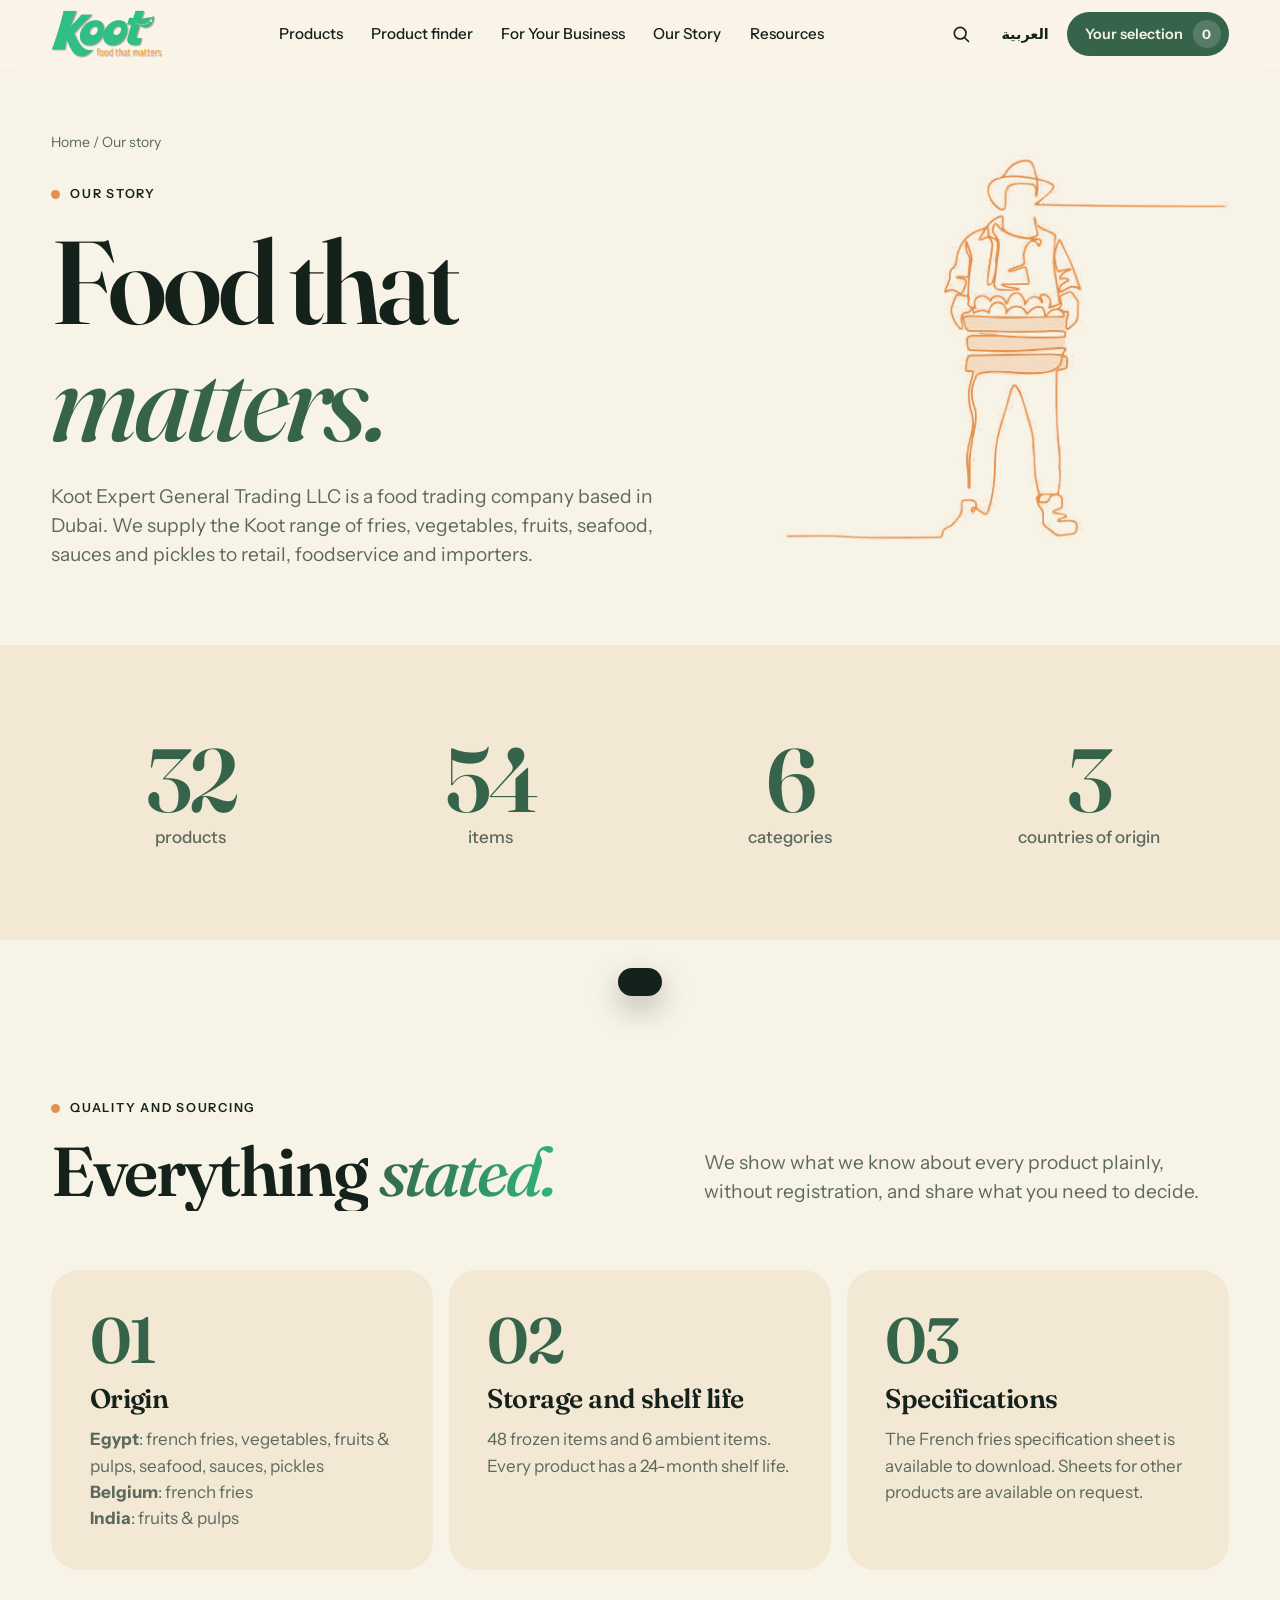
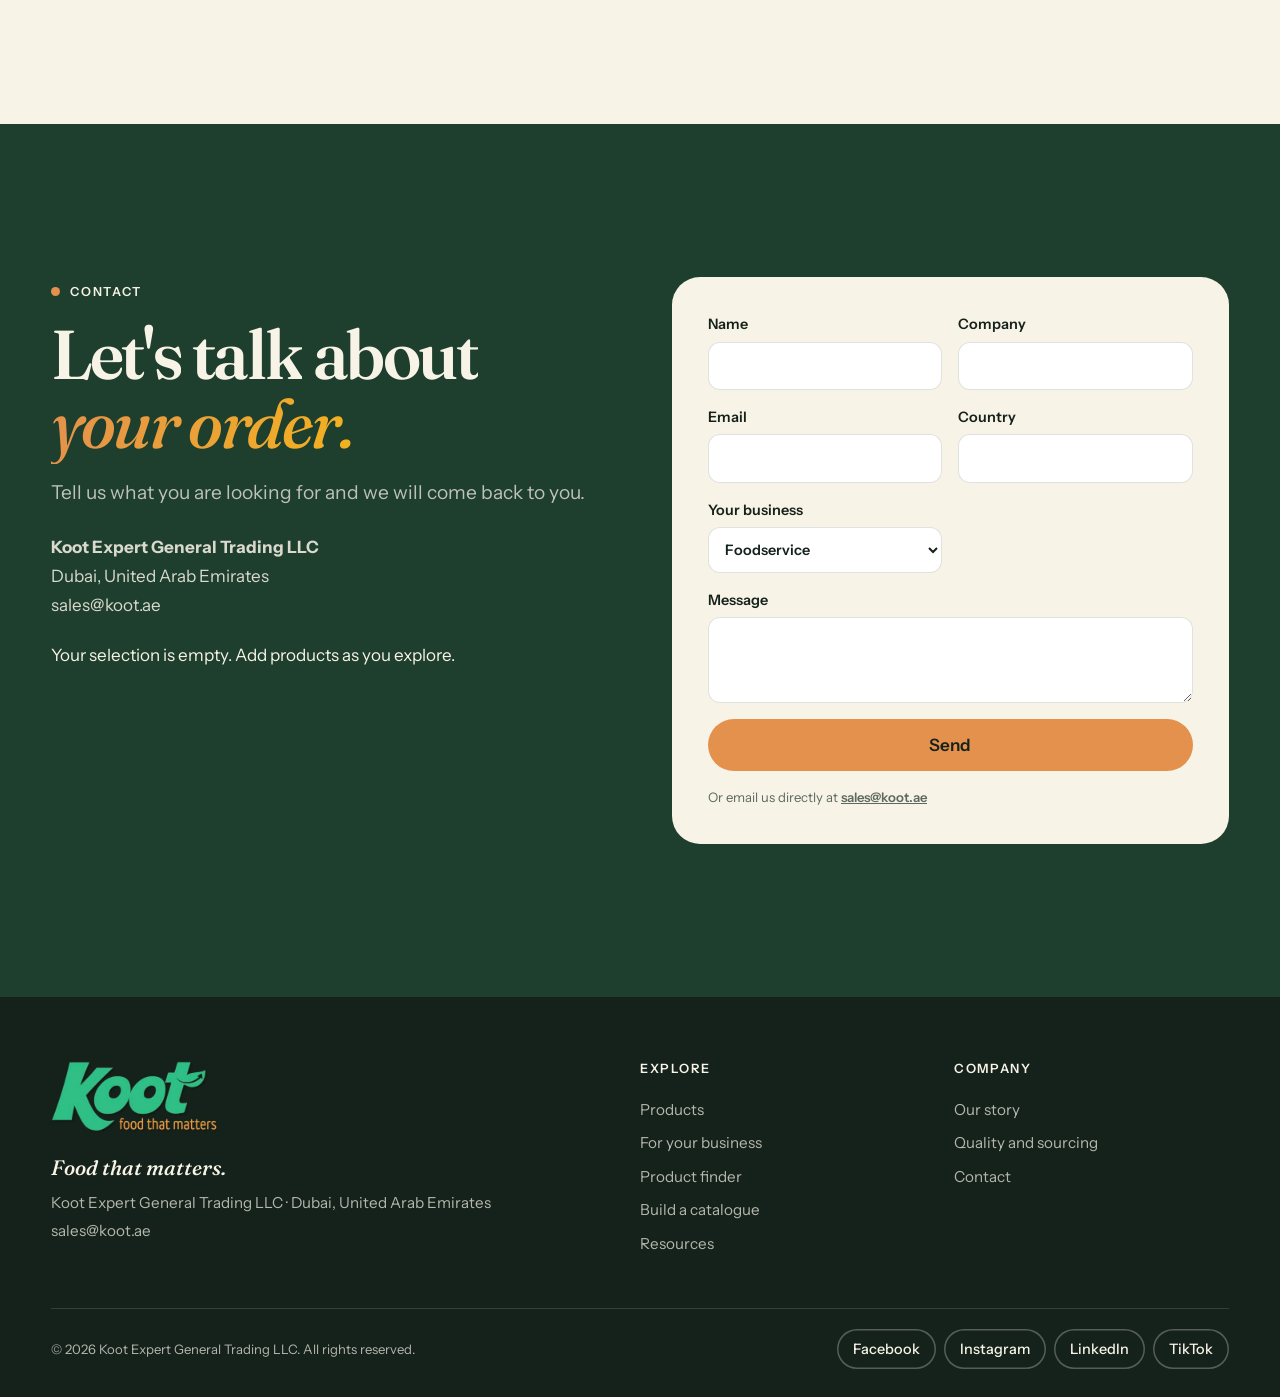
==== about.html @ 6c3a480d "Koot website Co-Authored-By: Claude Opus 5.5 <noreply@anthropic.com>" ====
<!doctype html>
<html lang="en" dir="ltr">
<head>
<meta charset="utf-8">
<meta name="viewport" content="width=device-width,initial-scale=1">
<title>Our story · Koot</title>
<meta name="description" content="Koot Expert General Trading LLC is a Dubai food trading company supplying the Koot range.">
<link rel="preconnect" href="https://fonts.googleapis.com">
<link rel="preconnect" href="https://fonts.gstatic.com" crossorigin>
<link href="https://fonts.googleapis.com/css2?family=Alexandria:wght@400;600;700&family=Fraunces:ital,opsz,wght@0,9..144,400..800;1,9..144,400..600&family=IBM+Plex+Sans+Arabic:wght@400;500;600&family=Instrument+Sans:wght@400;500;600;700&display=swap" rel="stylesheet">
<link rel="stylesheet" href="assets/koot.css">
<link rel="icon" href="assets/img/favicon.svg" type="image/svg+xml">
</head>
<body>
<main id="main">
<section class="about-hero">
  <div class="wrap about-grid">
    <div>
      <p class="crumbs"><a href="index.html" data-ar="الرئيسية">Home</a> / <span data-ar="قصتنا">Our story</span></p>
      <span class="eyebrow" data-ar="قصتنا">Our story</span>
      <h1 data-ar="طعام <em>له معنى.</em>">Food that <em>matters.</em></h1>
      <p class="lead" style="margin-top:24px" data-ar="كوت إكسبرت للتجارة العامة شركة تجارة أغذية مقرها دبي. نقدّم منتجات كوت من البطاطس والخضروات والفواكه والمأكولات البحرية والصلصات والمخللات إلى التجزئة وخدمات الطعام والمستوردين.">Koot Expert General Trading LLC is a food trading company based in Dubai. We supply the Koot range of fries, vegetables, fruits, seafood, sauces and pickles to retail, foodservice and importers.</p>
    </div>
    <img class="farmer" src="assets/img/food/farmer-line.webp" alt="" loading="lazy">
  </div>
</section>
<section class="sec sec--beige" style="padding-block:clamp(48px,7vw,96px)">
  <div class="wrap stats" data-reveal><div><b data-n="products"></b><span data-ar="منتج">products</span></div><div><b data-n="skus"></b><span data-ar="صنف">items</span></div><div><b data-n="cats"></b><span data-ar="فئات">categories</span></div><div><b data-n="origins"></b><span data-ar="بلدان منشأ">countries of origin</span></div></div>
</section>
<section class="sec" id="quality">
  <div class="wrap">
    <div class="head head--split" data-reveal>
      <div><span class="eyebrow" data-ar="الجودة والمصادر">Quality and sourcing</span><h2 data-ar="كل شيء <em>مذكور.</em>">Everything <em>stated.</em></h2></div>
      <p class="lead" data-ar="نعرض ما نعرفه عن كل منتج بوضوح، بدون تسجيل، ونشارك ما تحتاجه لاتخاذ قرارك.">We show what we know about every product plainly, without registration, and share what you need to decide.</p>
    </div>
    <div class="proof">
      <div data-reveal><b>01</b><h3 data-ar="المنشأ">Origin</h3><p class="origin-list"></p></div>
      <div data-reveal="2"><b>02</b><h3 data-ar="التخزين والصلاحية">Storage and shelf life</h3><p data-ar="48 صنفاً مجمداً و6 أصناف بدرجة حرارة الغرفة. مدة الصلاحية 24 شهراً لكل المنتجات.">48 frozen items and 6 ambient items. Every product has a 24-month shelf life.</p></div>
      <div data-reveal="3"><b>03</b><h3 data-ar="المواصفات">Specifications</h3><p data-ar="ورقة مواصفات البطاطس المقلية متاحة للتنزيل، وأوراق المنتجات الأخرى عند الطلب.">The French fries specification sheet is available to download. Sheets for other products are available on request.</p></div>
    </div>
  </div>
</section>
<section class="sec sec--green" id="contact">
  <div class="wrap contact-grid">
    <div data-reveal>
      <span class="eyebrow" data-ar="تواصل معنا">Contact</span>
      <h2 data-ar="لنتحدث عن <em>طلبك.</em>">Let's talk about <em>your order.</em></h2>
      <p class="lead" style="margin-top:20px" data-ar="أخبرنا بما تبحث عنه وسنعود إليك.">Tell us what you are looking for and we will come back to you.</p>
      <p class="addr" style="margin-top:26px"><strong>Koot Expert General Trading LLC</strong><br><span data-ar="دبي، الإمارات العربية المتحدة">Dubai, United Arab Emirates</span><br><a href="mailto:sales@koot.ae">sales@koot.ae</a></p>
      <p class="pill" style="margin-top:22px;display:inline-block" data-sel-summary></p>
    </div>
    <form class="cform" data-reveal="2">
      <label><span data-ar="الاسم">Name</span><input name="n" required autocomplete="name"></label>
      <label><span data-ar="الشركة">Company</span><input name="c" autocomplete="organization"></label>
      <label><span data-ar="البريد الإلكتروني">Email</span><input name="e" type="email" required autocomplete="email"></label>
      <label><span data-ar="الدولة">Country</span><input name="co" autocomplete="country-name"></label>
      <label><span data-ar="نوع نشاطك">Your business</span><select name="b"><option data-ar="خدمات الطعام">Foodservice</option><option data-ar="تجزئة وتجارة سريعة">Retail and quick-commerce</option><option data-ar="استيراد وتجارة جملة">Import and wholesale</option></select></label>
      <label class="wide"><span data-ar="رسالتك">Message</span><textarea name="m" rows="4"></textarea></label>
      <button class="btn btn--orange wide" type="submit" data-ar="أرسل">Send</button>
      <p class="form-msg wide" role="alert"></p>
      <p class="form-note wide"><span data-ar="أو راسلنا مباشرة على">Or email us directly at</span> <a href="mailto:sales@koot.ae">sales@koot.ae</a></p>
    </form>
  </div>
</section>
</main>
<script src="assets/products.js"></script>
<script src="assets/data.js"></script>
<script src="assets/art.js"></script>
<script src="assets/koot.js"></script>
<script src="assets/extras.js"></script>
<script>
(function () {
  var K = KOOT;
  function draw() {
    var org = {}, skus = 0;
    K.list.forEach(function (p) { p.variants.forEach(function (v) { skus++; (org[v.origin] = org[v.origin] || {})[p.cat] = 1; }); });
    var n = { products: K.list.length, skus: skus, cats: K.cats.length, origins: Object.keys(org).length };
    document.querySelectorAll('[data-n]').forEach(function (e) { e.textContent = n[e.dataset.n]; });
    var ar = K.lang === 'ar';
    document.querySelector('.origin-list').innerHTML = Object.keys(org).map(function (o) {
      return '<strong>' + K.tr(o) + '</strong>: ' + Object.keys(org[o]).map(function (c) { var x = K.cat(c); return ar ? x.ar : x.en.toLowerCase(); }).join(ar ? '، ' : ', ');
    }).join('<br>');
  }
  document.addEventListener('koot:lang', draw);
  document.querySelector('.cform').addEventListener('submit', function (e) {
    e.preventDefault();
    var f = e.target, ar = KOOT.lang === 'ar', btn = f.querySelector('[type=submit]'), msg = f.querySelector('.form-msg');
    var items = JSON.parse(localStorage.getItem('koot-sel') || '[]').map(function (s) { var p = KOOT.products[s.id] || {}; return (p.en || s.id) + ' (' + s.id + '): ' + s.qty + ' ' + s.unit; });
    btn.disabled = true; msg.textContent = ar ? 'جارٍ الإرسال…' : 'Sending…';
    KOOT.send({ _subject: 'Koot website message from ' + (f.c.value || f.n.value), name: f.n.value, company: f.c.value, email: f.e.value, country: f.co.value, business: f.b.value, message: f.m.value, products: items.join('\n') }).then(function () {
      f.innerHTML = '<div class="tray-done wide"><h3>' + (ar ? 'تم إرسال رسالتك.' : 'Your message is sent.') + '</h3><p>' + (ar ? 'سنرد عليك على ' : 'We will reply to ') + f.e.value.replace(/</g, '&lt;') + '.</p></div>';
    }).catch(function () {
      btn.disabled = false; msg.innerHTML = (ar ? 'تعذّر الإرسال من الموقع. راسلنا مباشرة على ' : 'We could not send this from the website. Please email us directly at ') + '<a href="mailto:sales@koot.ae">sales@koot.ae</a>.';
    });
  });
  K.boot(); draw();
})();
</script>
</body>
</html>
---- assets/koot.css ----
/* Koot design system. Tokens first; see design-system.html for usage. */
:root{
  /* spacing scale: use these, not raw numbers */
  --s1:4px;--s2:8px;--s3:12px;--s4:16px;--s5:24px;--s6:32px;--s7:48px;--s8:72px;--s9:120px;
  --green:#36644B;        /* catalogue dark green */
  --green-deep:#1F3F2E;
  --green-soft:#6ABE8C;   /* catalogue light green */
  --logo-green:#2FB67C;   /* logo green, sampled from the logo file */
  --cream:#F8F3E7;
  --beige:#F2E8D3;
  --sand:#E3D3B5;
  --orange:#E3914D;
  --ink:#15221B;
  --muted:#5C695F;
  --line:rgba(21,34,27,.13);
  --accent:#F3B21F;       /* set per category */
  --display:"Fraunces",Georgia,serif;
  --body:"Instrument Sans",system-ui,-apple-system,sans-serif;
  --ease:cubic-bezier(.2,.7,.1,1);
  --t-fast:.2s; --t-med:.5s; --t-slow:.9s;
  --gut:clamp(16px,4vw,56px);
  --max:1320px;
  --r:28px; --r-sm:16px;
  --hdr:68px;
}
[lang=ar]{--display:"Alexandria","Fraunces",sans-serif;--body:"IBM Plex Sans Arabic",system-ui,sans-serif}

/* ---------- base ---------- */
*,*::before,*::after{box-sizing:border-box}
html{overflow-x:clip;scroll-behavior:smooth;-webkit-text-size-adjust:100%;scroll-padding-top:var(--hdr)}
body{margin:0;background:var(--cream);color:var(--ink);font:400 17px/1.55 var(--body);overflow-x:clip;-webkit-font-smoothing:antialiased}
svg,img{display:block;max-width:100%}
a{color:inherit;text-decoration:none}
button,input,select{font:inherit;color:inherit}
button{cursor:pointer;background:none;border:0;padding:0}
h1,h2,h3,h4{font-family:var(--display);font-weight:600;line-height:1;letter-spacing:-.035em;margin:0;text-wrap:balance}
h1{font-size:clamp(3.2rem,9.2vw,8.4rem)}
h2{font-size:clamp(2.3rem,5.4vw,4.8rem)}
h3{font-size:clamp(1.35rem,2.1vw,1.85rem);letter-spacing:-.02em;line-height:1.12}
h4{font:600 .8rem/1.2 var(--body);letter-spacing:.12em;text-transform:uppercase}
p{margin:0}
em{font-style:italic;font-weight:500;color:var(--green)}
[lang=ar] *{letter-spacing:0!important}
[lang=ar] h1,[lang=ar] h2,[lang=ar] h3{line-height:1.3;font-weight:700}
[lang=ar] em{font-style:normal}
:focus-visible{outline:3px solid var(--orange);outline-offset:3px;border-radius:6px}
.skip{position:absolute;inset-inline-start:-999px}.skip:focus{inset-inline-start:16px;top:16px;z-index:99;background:#fff;padding:10px 16px;border-radius:99px}
.wrap{max-width:var(--max);margin-inline:auto}
.sec{padding:clamp(var(--s8),12vw,168px) var(--gut)}
.sec--beige{background:var(--beige)}
.sec--green{background:var(--green-deep);color:var(--cream)}
.sec--green em,.p2p em{color:var(--orange)}
.lead{font-size:clamp(1.08rem,1.5vw,1.35rem);line-height:1.5;color:var(--muted);max-width:34em}
.sec--green .lead{color:rgba(250,245,234,.72)}
.eyebrow{display:inline-flex;align-items:center;gap:10px;font:600 .78rem/1 var(--body);letter-spacing:.14em;text-transform:uppercase;margin-bottom:22px}
.eyebrow::before{content:"";width:9px;height:9px;border-radius:50%;background:var(--orange)}
.head{display:grid;gap:22px;margin-bottom:clamp(36px,5vw,72px)}
.head--split{grid-template-columns:1.2fr 1fr;align-items:end}
.arr{display:inline-block;transition:transform var(--t-fast) var(--ease)}
[dir=rtl] .arr{transform:scaleX(-1)}
a:hover>.arr,button:hover>.arr{transform:translateX(5px)}
[dir=rtl] a:hover>.arr,[dir=rtl] button:hover>.arr{transform:scaleX(-1) translateX(5px)}
.art{width:100%;height:100%}
.sample{display:inline-block;font:600 .7rem/1 var(--body);letter-spacing:.08em;text-transform:uppercase;padding:6px 10px;border-radius:99px;background:rgba(240,131,42,.16);color:#9A4A07}

/* ---------- buttons ---------- */
.btn{display:inline-flex;align-items:center;justify-content:center;gap:10px;min-height:52px;padding:0 26px;border-radius:99px;background:var(--green);color:var(--cream);font-weight:600;transition:transform var(--t-fast) var(--ease),background var(--t-fast)}
.btn:hover{background:var(--green-deep);transform:translateY(-2px)}
.btn--orange{background:var(--orange);color:var(--ink)}.btn--orange:hover{background:#FF9A45}
.btn--ghost{background:none;color:inherit;box-shadow:inset 0 0 0 1.5px currentColor}.btn--ghost:hover{background:rgba(21,34,27,.07)}
.sec--green .btn--ghost:hover{background:rgba(250,245,234,.1)}
.btn--light{background:var(--cream);color:var(--ink)}.btn--light:hover{background:#fff}
.btn--sm{min-height:42px;padding:0 18px;font-size:.92rem}
.btn.is-added{background:var(--green-soft);color:var(--cream)}
.btns{display:flex;flex-wrap:wrap;gap:12px}
.chip{min-height:42px;padding:0 18px;border-radius:99px;box-shadow:inset 0 0 0 1.5px var(--line);font-weight:500;font-size:.95rem;transition:all var(--t-fast)}
.chip:hover{box-shadow:inset 0 0 0 1.5px var(--ink)}
.chip[aria-pressed=true]{background:var(--ink);color:var(--cream);box-shadow:none}

/* ---------- header ---------- */
.hdr{position:fixed;inset:0 0 auto;z-index:50;height:var(--hdr);display:flex;align-items:center;gap:24px;padding:0 var(--gut);background:rgba(250,245,234,.82);backdrop-filter:saturate(1.4) blur(16px);-webkit-backdrop-filter:saturate(1.4) blur(16px);transition:box-shadow var(--t-med)}
.hdr.scrolled{box-shadow:0 1px 0 var(--line)}
.logo{display:inline-flex;align-items:center;height:48px}
.logo img{height:100%;width:auto}
.nav{display:flex;gap:clamp(14px,2.2vw,34px);margin-inline:auto;font-weight:500;font-size:.95rem}
.nav a{position:relative;padding:8px 0}
.nav a::after{content:"";position:absolute;inset:auto 0 2px;height:2px;background:var(--orange);transform:scaleX(0);transition:transform var(--t-fast) var(--ease)}
.nav a:hover::after{transform:scaleX(1)}
.tools{display:flex;align-items:center;gap:6px}
.ico,.lang{min-width:44px;height:44px;display:grid;place-items:center;border-radius:99px;padding:0 12px;font-weight:600;font-size:.9rem}
.ico:hover,.lang:hover{background:rgba(21,34,27,.07)}
.selbtn{display:inline-flex;align-items:center;gap:10px;height:44px;padding:0 8px 0 18px;border-radius:99px;background:var(--green);color:var(--cream);font-weight:600;font-size:.9rem}
[dir=rtl] .selbtn{padding:0 18px 0 8px}
.selbtn b{min-width:28px;height:28px;display:grid;place-items:center;border-radius:99px;background:rgba(255,255,255,.16);font-size:.82rem}
.selbtn b.on{background:var(--orange);color:var(--ink)}
.burger{display:none;width:44px;height:44px;place-items:center;align-content:center;gap:7px}
.burger i{display:block;width:22px;height:2px;background:var(--ink);transition:transform var(--t-fast)}
.nav-open .burger i:first-child{transform:translateY(4.5px) rotate(45deg)}.nav-open .burger i:last-child{transform:translateY(-4.5px) rotate(-45deg)}

/* ---------- hero ---------- */
.hero{min-height:100svh;padding:calc(var(--hdr) + 28px) var(--gut) 40px;display:grid;grid-template-columns:1.08fr .92fr;gap:clamp(20px,4vw,64px);align-items:center;max-width:calc(var(--max) + 2*var(--gut));margin-inline:auto}
.hero h1{margin-bottom:28px}
.hero h1 em{display:inline-block;position:relative}
.hero .lead{margin-bottom:34px}
.hero-art{position:relative;aspect-ratio:1;max-height:78svh;justify-self:center;width:100%}
.hero-disc{position:absolute;inset:0;border-radius:50%;background:radial-gradient(circle at 35% 30%,#F7E6B9,var(--accent) 130%);opacity:.55}
.hero-scene{position:absolute;inset:7%;animation:drift 14s ease-in-out infinite alternate}
.hero-pack{position:absolute;width:42%;height:auto;aspect-ratio:3/4;inset-inline-start:-3%;bottom:-3%;transform:rotate(-7deg);filter:drop-shadow(0 30px 40px rgba(16,53,36,.28))}
[dir=rtl] .hero-pack{transform:rotate(7deg)}
@keyframes drift{from{transform:rotate(-3deg)}to{transform:rotate(4deg)}}
.strip{border-block:1px solid var(--line);padding:20px var(--gut);display:flex;flex-wrap:wrap;gap:10px 34px;justify-content:center;font-weight:500;color:var(--muted);font-size:.95rem}
.strip span::before{content:"";display:inline-block;width:6px;height:6px;border-radius:50%;background:var(--green);margin-inline-end:10px;vertical-align:middle}

/* ---------- duo: two sides of Koot ---------- */
.duo{display:grid;grid-template-columns:1fr 1fr;gap:20px}
.duo a{position:relative;display:grid;align-content:end;gap:14px;min-height:clamp(380px,44vw,560px);padding:clamp(24px,3.4vw,48px);border-radius:var(--r);overflow:hidden;isolation:isolate}
.duo-own{background:var(--green-deep);color:var(--cream)}
.duo-dist{background:var(--beige)}
.duo .duo-art{position:absolute;z-index:-1;width:62%;aspect-ratio:1;inset-inline-end:-8%;top:-10%;transition:transform var(--t-slow) var(--ease)}
.duo a:hover .duo-art{transform:scale(1.06) rotate(5deg)}
.duo p{max-width:26em;opacity:.8}
.duo .more{font-weight:600;margin-top:8px}
.duo-brands{position:absolute;z-index:-1;inset:8% 6% auto;display:flex;flex-wrap:wrap;gap:10px;justify-content:flex-end}
.duo-brands span{padding:12px 20px;border-radius:99px;background:var(--cream);font:600 1.05rem/1 var(--display);box-shadow:0 6px 18px rgba(21,34,27,.07)}

/* ---------- range switcher ---------- */
.range{transition:background var(--t-slow) var(--ease);background:color-mix(in srgb,var(--accent) 16%,var(--cream))}
.range-grid{display:grid;grid-template-columns:.9fr 1.1fr;gap:clamp(24px,5vw,80px);align-items:center}
.range-list{display:grid;gap:2px}
.range-list button{text-align:start;font:600 clamp(2rem,4.6vw,4.1rem)/1.12 var(--display);letter-spacing:-.035em;opacity:.28;transition:opacity var(--t-med),transform var(--t-med) var(--ease);padding:4px 0}
.range-list button:hover{opacity:.6}
.range-list button[aria-selected=true]{opacity:1;transform:translateX(14px)}
[dir=rtl] .range-list button[aria-selected=true]{transform:translateX(-14px)}
.range-stage{position:relative;aspect-ratio:1;border-radius:50%;background:color-mix(in srgb,var(--accent) 55%,var(--cream));transition:background var(--t-slow) var(--ease)}
.range-item{position:absolute;inset:0;opacity:0;visibility:hidden;transform:scale(.9) rotate(-8deg);transition:opacity var(--t-med),transform var(--t-slow) var(--ease),visibility 0s var(--t-med)}
.range-item.on{opacity:1;visibility:visible;transform:none;transition-delay:0s}
.range-item .sc{position:absolute;inset:8%}
.range-item .pk{position:absolute;width:38%;aspect-ratio:3/4;inset-inline-end:-4%;bottom:-4%;transform:rotate(8deg);filter:drop-shadow(0 24px 30px rgba(16,53,36,.3))}
.range-cap{margin-top:28px;display:grid;gap:18px;min-height:8.5em;align-content:start}
.range-cap p{font-size:1.15rem;max-width:24em}

/* ---------- product to plate ---------- */
.p2p{height:320vh;background:var(--green-deep);color:var(--cream)}
.p2p-sticky{position:sticky;top:0;height:100svh;padding:calc(var(--hdr) + 16px) var(--gut) 28px;display:grid;grid-template-columns:1fr 1fr;gap:clamp(20px,5vw,80px);align-items:center;max-width:calc(var(--max) + 2*var(--gut));margin-inline:auto}
.p2p h2{margin-bottom:clamp(20px,3vw,44px)}
.p2p-steps{list-style:none;margin:0 0 30px;padding:0;display:grid;gap:18px}
.p2p-steps li{display:grid;grid-template-columns:auto 1fr;gap:4px 18px;opacity:.28;transition:opacity var(--t-med)}
.p2p-steps b{grid-row:span 2;font:500 1rem/1.4 var(--display);color:var(--orange)}
.p2p-steps strong{font:600 1.35rem/1.2 var(--display)}
.p2p-steps span{color:rgba(250,245,234,.72);max-width:26em}
.p2p[data-stage="0"] .p2p-steps li:nth-child(1),.p2p[data-stage="1"] .p2p-steps li:nth-child(2),.p2p[data-stage="2"] .p2p-steps li:nth-child(3){opacity:1}
.p2p-stages{position:relative;aspect-ratio:1;max-height:72svh;width:100%;justify-self:center}
.p2p-stages::before{content:"";position:absolute;inset:4%;border-radius:50%;background:radial-gradient(circle at 40% 35%,rgba(243,178,31,.34),rgba(243,178,31,0) 70%)}
.p2p-stage{position:absolute;inset:0;display:grid;place-items:center;opacity:0;transform:scale(.8) rotate(-10deg);transition:opacity var(--t-med),transform var(--t-slow) var(--ease)}
.p2p-stage .art-pack{height:92%;width:auto;filter:drop-shadow(0 30px 50px rgba(0,0,0,.4))}
.p2p[data-stage="0"] .p2p-stage:nth-child(1),.p2p[data-stage="1"] .p2p-stage:nth-child(2),.p2p[data-stage="2"] .p2p-stage:nth-child(3){opacity:1;transform:none}
.p2p-bar{height:3px;background:rgba(250,245,234,.16);border-radius:3px;margin-bottom:28px;overflow:hidden}
.p2p-bar i{display:block;height:100%;background:var(--orange);transform-origin:left;transform:scaleX(var(--p,0))}
[dir=rtl] .p2p-bar i{transform-origin:right}

/* ---------- business routes ---------- */
.routes{border-top:1px solid var(--line)}
.routes a{display:grid;grid-template-columns:3.2rem 1fr 1.2fr auto;gap:24px;align-items:center;padding:clamp(22px,3vw,40px) 0;border-bottom:1px solid var(--line);transition:padding var(--t-med) var(--ease),background var(--t-med)}
.routes a:hover{padding-inline:22px;background:var(--beige)}
.routes b{font:500 1rem/1 var(--display);color:var(--orange)}
.routes h3{font-size:clamp(1.6rem,3.2vw,2.8rem)}
.routes p{color:var(--muted)}
.routes .arr{font-size:1.6rem}

/* ---------- brands ---------- */
.brands{display:grid;grid-template-columns:repeat(3,1fr);gap:16px}
.brand{display:grid;align-content:space-between;gap:36px;min-height:230px;padding:28px;border-radius:var(--r);background:var(--cream);transition:transform var(--t-med) var(--ease),box-shadow var(--t-med)}
.brand:hover{transform:translateY(-6px);box-shadow:0 22px 44px rgba(21,34,27,.1)}
.brand strong{font:600 clamp(1.7rem,2.6vw,2.4rem)/1 var(--display);letter-spacing:-.03em}
.brand span{color:var(--muted);font-size:.95rem}
.brand small{font-weight:600;font-size:.74rem;letter-spacing:.12em;text-transform:uppercase;color:var(--green)}
.brand--cta{background:var(--green);color:var(--cream)}.brand--cta span,.brand--cta small{color:rgba(250,245,234,.8)}
.steps{display:grid;grid-template-columns:repeat(4,1fr);gap:28px;margin-top:clamp(48px,7vw,96px);counter-reset:s}
.steps div{border-top:2px solid var(--ink);padding-top:18px;counter-increment:s}
.steps div::before{content:"0" counter(s);font:500 .95rem/1 var(--display);color:var(--orange)}
.steps h3{margin:10px 0 8px}
.steps p{color:var(--muted);font-size:.98rem}

/* ---------- serving scene ---------- */
.scene{display:grid;grid-template-columns:1.5fr 1fr;gap:clamp(20px,4vw,56px);align-items:center}
.scene-img{position:relative}
.hot{position:absolute;width:44px;height:44px;margin:-22px;border-radius:50%;background:var(--cream);box-shadow:0 6px 20px rgba(0,0,0,.25);display:grid;place-items:center;font-weight:700;font-size:1.3rem;transition:transform var(--t-fast) var(--ease),background var(--t-fast)}
.hot::before{content:"";position:absolute;inset:-8px;border-radius:50%;border:2px solid var(--cream);opacity:.7;animation:pulse 2.2s ease-out infinite}
.hot:hover,.hot[aria-pressed=true]{transform:scale(1.14);background:var(--orange)}
@keyframes pulse{to{transform:scale(1.5);opacity:0}}
.scene-card{background:var(--cream);color:var(--ink);border-radius:var(--r);padding:clamp(22px,3vw,36px);display:grid;gap:14px}
.scene-card .sc-art{height:170px;display:grid;place-items:center}
.scene-card .sc-art svg{height:100%;width:auto}
.scene-card p{color:var(--muted)}

/* ---------- quality ---------- */
.proof{display:grid;grid-template-columns:repeat(3,1fr);gap:16px}
.proof div{padding:clamp(24px,3vw,40px);border-radius:var(--r);background:var(--beige);display:grid;gap:12px;align-content:start}
.proof b{font:600 clamp(2.6rem,5vw,4.2rem)/1 var(--display);color:var(--green);letter-spacing:-.04em}
.proof p{color:var(--muted)}

/* ---------- closing ---------- */
.cta{text-align:center;display:grid;justify-items:center;gap:26px}
.cta h2{font-size:clamp(2.8rem,8vw,7rem);max-width:11em}
.cta .pill{padding:12px 20px;border-radius:99px;background:rgba(250,245,234,.1);font-weight:500}

/* ---------- footer ---------- */
.ftr{background:var(--ink);color:rgba(250,245,234,.7);padding:64px var(--gut) 28px;font-size:.95rem}
.ftr-grid{display:grid;grid-template-columns:2fr 1fr 1fr;gap:40px}
.ftr .logo{height:72px}
.ftr-line{font:500 italic 1.3rem/1.3 var(--display);color:var(--cream);margin:14px 0 10px}
.ftr h4{color:var(--cream);margin-bottom:16px}
.ftr a{display:block;padding:5px 0}.ftr a:hover{color:var(--cream)}
.ftr-note{margin-top:48px;padding-top:20px;border-top:1px solid rgba(250,245,234,.14);font-size:.82rem}

/* ---------- tray ---------- */
.scrim{position:fixed;inset:0;z-index:60;background:rgba(16,53,36,.5);opacity:0;visibility:hidden;transition:opacity var(--t-med),visibility 0s var(--t-med)}
.tray-open .scrim{opacity:1;visibility:visible;transition-delay:0s}
.tray{position:fixed;z-index:61;inset-block:0;inset-inline-end:0;width:min(460px,100%);background:var(--cream);display:flex;flex-direction:column;transform:translateX(100%);visibility:hidden;transition:transform var(--t-med) var(--ease),visibility 0s var(--t-med)}
[dir=rtl] .tray{transform:translateX(-100%)}
.tray-open .tray{transform:none;visibility:visible;transition-delay:0s}
.tray>header{display:flex;justify-content:space-between;align-items:center;padding:22px 24px;border-bottom:1px solid var(--line)}
.tray .x{width:44px;height:44px;border-radius:50%;font-size:1.7rem;line-height:1}.tray .x:hover{background:var(--beige)}
.tray-body{flex:1;overflow:auto;padding:24px;display:grid;gap:22px;align-content:start}
.tray-empty{color:var(--muted)}
.tray-list{list-style:none;margin:0;padding:0;display:grid;gap:14px}
.tray-list li{display:grid;grid-template-columns:72px 1fr;gap:14px;padding:12px;border-radius:var(--r-sm);background:#fff}
.ti-art{height:92px;border-radius:12px;background:var(--beige);padding:6px;display:grid;place-items:center}.ti-art svg{height:100%;width:auto}
.ti-main{display:grid;gap:4px;align-content:start}.ti-main small{color:var(--muted)}
.ti-row{display:flex;flex-wrap:wrap;align-items:center;gap:8px;margin-top:6px}
.qty{display:inline-flex;align-items:center;border-radius:99px;box-shadow:inset 0 0 0 1.5px var(--line)}
.qty button{width:36px;height:36px;font-size:1.1rem}.qty output{min-width:26px;text-align:center;font-weight:600}
.tray select,.tray input{height:44px;border-radius:12px;border:1.5px solid var(--line);background:#fff;padding:0 12px;width:100%}
.ti-row select{width:auto;height:36px;border-radius:99px}
.rm{font-size:.85rem;color:var(--muted);text-decoration:underline;margin-inline-start:auto}
.tray-form{display:grid;gap:14px}.tray-form label{display:grid;gap:6px;font-weight:600;font-size:.9rem}
.tray-done{display:grid;gap:16px;justify-items:start;padding-top:20px}.tray-done p{color:var(--muted)}
.toast{position:fixed;z-index:70;bottom:24px;inset-inline:0;margin-inline:auto;width:max-content;max-width:calc(100% - 32px);padding:14px 22px;border-radius:99px;background:var(--ink);color:var(--cream);font-weight:500;transform:translateY(120px);transition:transform var(--t-med) var(--ease);box-shadow:0 12px 30px rgba(0,0,0,.25)}
.toast.on{transform:none}.toast button{color:var(--orange);font-weight:700;margin-inline-start:10px;text-decoration:underline}

/* ---------- category page ---------- */
.chero{padding:calc(var(--hdr) + clamp(28px,5vw,70px)) var(--gut) clamp(40px,6vw,80px);background:color-mix(in srgb,var(--accent) 24%,var(--cream))}
.chero-grid{display:grid;grid-template-columns:1.1fr .9fr;gap:40px;align-items:center}
.chero h1{font-size:clamp(3rem,7.6vw,7rem);margin-bottom:24px}
.chero-art{position:relative;aspect-ratio:1.15;max-height:440px;justify-self:center;width:100%}
.chero-art .sc{position:absolute;inset:0 18% 0 0}.chero-art .pk{position:absolute;width:36%;aspect-ratio:3/4;inset-inline-end:2%;bottom:0;transform:rotate(7deg);filter:drop-shadow(0 22px 30px rgba(16,53,36,.3))}
.crumbs{font-size:.88rem;color:var(--muted);margin-bottom:26px}.crumbs a:hover{text-decoration:underline}
.filters{position:sticky;top:var(--hdr);z-index:20;background:rgba(250,245,234,.9);backdrop-filter:blur(14px);-webkit-backdrop-filter:blur(14px);padding:14px var(--gut);border-bottom:1px solid var(--line)}
.filters .wrap{display:flex;flex-wrap:wrap;gap:10px 26px;align-items:center}
.fgroup{display:flex;gap:8px;align-items:center;flex-wrap:wrap}.fgroup>span{font-weight:600;font-size:.85rem;margin-inline-end:4px}
.count{margin-inline-start:auto;color:var(--muted);font-size:.9rem}
.grid{display:grid;grid-template-columns:repeat(3,1fr);gap:20px}
.pcard{display:grid;gap:14px;padding:14px 14px 22px;border-radius:var(--r);background:#fff;transition:transform var(--t-med) var(--ease),box-shadow var(--t-med)}
.pcard:hover{transform:translateY(-6px);box-shadow:0 24px 48px rgba(21,34,27,.1)}
.pcard-art{aspect-ratio:4/3;border-radius:18px;display:grid;place-items:center;padding:16px;overflow:hidden}
.pcard-art svg{height:100%;width:auto;transition:transform var(--t-slow) var(--ease)}.pcard:hover .pcard-art svg{transform:scale(1.07) rotate(-3deg)}
.pcard-body{display:grid;gap:8px;padding-inline:8px}
.pcard .meta{display:flex;flex-wrap:wrap;gap:6px}.pcard .meta span{font-size:.8rem;font-weight:600;padding:5px 10px;border-radius:99px;background:var(--beige)}
.pcard p{color:var(--muted);font-size:.95rem}
.pcard-act{display:flex;flex-wrap:wrap;gap:8px 14px;align-items:center;padding-inline:8px;margin-top:4px}
.cmp-check{display:inline-flex;align-items:center;gap:8px;font-size:.9rem;font-weight:500;cursor:pointer;min-height:42px}
.cmp-check input{width:20px;height:20px;accent-color:var(--green)}
.cmpbar{position:fixed;z-index:40;bottom:20px;inset-inline:0;margin-inline:auto;width:max-content;max-width:calc(100% - 32px);display:flex;align-items:center;gap:16px;padding:10px 10px 10px 24px;border-radius:99px;background:var(--ink);color:var(--cream);transform:translateY(120px);transition:transform var(--t-med) var(--ease);box-shadow:0 14px 34px rgba(0,0,0,.28)}
[dir=rtl] .cmpbar{padding:10px 24px 10px 10px}
.cmpbar.on{transform:none}
dialog.cmp{border:0;border-radius:var(--r);padding:0;width:min(980px,calc(100% - 24px));background:var(--cream);color:var(--ink)}
dialog.cmp::backdrop{background:rgba(16,53,36,.55)}
.cmp-in{padding:clamp(20px,3vw,40px);display:grid;gap:24px}
.cmp-top{display:flex;justify-content:space-between;align-items:center;gap:16px}
.cmp-scroll{overflow-x:auto}
.cmp table{width:100%;border-collapse:collapse;min-width:520px}
.cmp th,.cmp td{text-align:start;padding:14px 12px;border-bottom:1px solid var(--line);vertical-align:top}
.cmp thead th{font:600 1.25rem/1.15 var(--display)}
.cmp tbody th{font-weight:600;font-size:.85rem;color:var(--muted);width:9em}
.cmp .c-art{height:120px;margin-bottom:10px}.cmp .c-art svg{height:100%;width:auto}

/* ---------- product page ---------- */
.pdp{padding:calc(var(--hdr) + clamp(20px,3vw,40px)) var(--gut) clamp(48px,7vw,96px);background:linear-gradient(color-mix(in srgb,var(--accent) 22%,var(--cream)),var(--cream))}
.pdp-grid{display:grid;grid-template-columns:1fr 1fr;gap:clamp(24px,5vw,80px);align-items:center}
.pdp-art{position:relative;aspect-ratio:1;max-height:76svh;width:100%;justify-self:center}
.pdp-art .sc{position:absolute;inset:16% 0 0 20%}.pdp-art .pk{position:absolute;width:50%;aspect-ratio:3/4;inset-inline-start:0;top:0;transform:rotate(-6deg);filter:drop-shadow(0 30px 40px rgba(16,53,36,.3))}
.pdp h1{font-size:clamp(2.8rem,6.4vw,5.6rem);margin-bottom:10px}
.pdp .variant{font:500 italic clamp(1.4rem,2.6vw,2.1rem)/1.2 var(--display);color:var(--green);margin-bottom:20px}
[lang=ar] .pdp .variant{font-style:normal}
.opt{display:grid;gap:10px;margin-top:24px}.opt>span{font-weight:600;font-size:.85rem}.opt div{display:flex;flex-wrap:wrap;gap:8px}
.pdp .btns{margin-top:32px}
.split{display:grid;grid-template-columns:1fr 1fr;gap:clamp(24px,5vw,80px);align-items:start}
.specs{width:100%;border-collapse:collapse}
.specs th,.specs td{text-align:start;padding:16px 0;border-bottom:1px solid var(--line);vertical-align:top}
.specs th{width:42%;font-weight:500;color:var(--muted)}.specs td{font-weight:600}
.uses{display:grid;grid-template-columns:repeat(3,1fr);gap:16px}
.uses div{padding:28px;border-radius:var(--r);background:rgba(250,245,234,.08);display:grid;gap:10px}
.uses p{color:rgba(250,245,234,.72)}
.dl{display:grid;gap:10px}
.dl button{display:flex;justify-content:space-between;align-items:center;gap:16px;padding:18px 22px;border-radius:var(--r-sm);background:#fff;text-align:start;font-weight:600;width:100%}
.dl button:hover{background:var(--beige)}.dl small{font-weight:500;color:var(--muted)}
.stick{position:fixed;z-index:40;bottom:0;inset-inline:0;display:flex;align-items:center;justify-content:space-between;gap:16px;padding:12px var(--gut);background:rgba(250,245,234,.94);backdrop-filter:blur(14px);-webkit-backdrop-filter:blur(14px);border-top:1px solid var(--line);transform:translateY(110%);transition:transform var(--t-med) var(--ease)}
.stick.on{transform:none}.stick strong{font:600 1.1rem/1.2 var(--display)}.stick small{display:block;color:var(--muted)}

/* ---------- design-system page ---------- */
.ds-hero{padding:calc(var(--hdr) + 60px) var(--gut) 40px}
.sw{display:grid;grid-template-columns:repeat(auto-fill,minmax(150px,1fr));gap:14px}
.sw div{border-radius:var(--r-sm);overflow:hidden;background:#fff;font-size:.85rem}
.sw i{display:block;height:96px}.sw span{display:block;padding:10px 12px 0;font-weight:600}.sw code{display:block;padding:2px 12px 12px;color:var(--muted)}
.spec-row{display:grid;grid-template-columns:11em 1fr;gap:24px;padding:26px 0;border-top:1px solid var(--line);align-items:baseline}
.spec-row>small{color:var(--muted);font-weight:600}
.shots{display:grid;grid-template-columns:repeat(4,1fr);gap:16px}
.shots div{display:grid;gap:10px}.shots .ph{aspect-ratio:4/5;border-radius:var(--r-sm);background:var(--beige);display:grid;place-items:center;padding:14%}
.shots p{font-size:.92rem;color:var(--muted)}
.mo{display:grid;grid-template-columns:repeat(3,1fr);gap:16px}
.mo div{padding:24px;border-radius:var(--r-sm);background:#fff;display:grid;gap:8px}.mo code{color:var(--green);font-weight:600}
.todo{display:grid;gap:10px;padding:0;margin:0;list-style:none}.todo li{padding:16px 20px;border-radius:var(--r-sm);background:rgba(250,245,234,.08)}

/* ---------- reveal ---------- */
.js [data-reveal]{opacity:0;transform:translateY(34px);transition:opacity var(--t-slow) var(--ease),transform var(--t-slow) var(--ease)}
.js [data-reveal].in{opacity:1;transform:none}
.js [data-reveal="2"]{transition-delay:.1s}.js [data-reveal="3"]{transition-delay:.2s}

/* ---------- responsive ---------- */
@media (max-width:1180px){
  .burger{display:grid}
  .nav{position:fixed;inset:var(--hdr) 0 0;z-index:49;background:var(--cream);flex-direction:column;gap:0;padding:20px var(--gut);margin:0;transform:translateY(-12px);opacity:0;visibility:hidden;transition:opacity var(--t-med),transform var(--t-med) var(--ease),visibility 0s var(--t-med)}
  .nav a{font:600 2.1rem/1.2 var(--display);padding:16px 0;border-bottom:1px solid var(--line)}
  .nav-open .nav{opacity:1;visibility:visible;transform:none;transition-delay:0s}
  .tools{margin-inline-start:auto}
}
@media (max-width:860px){
  body{font-size:16px}
  .hdr{gap:8px}
  .selbtn span,.ico{display:none}
  .selbtn{padding:0 8px!important}
  .head--split,.duo,.range-grid,.scene,.proof,.chero-grid,.pdp-grid,.split,.uses,.ftr-grid,.mo{grid-template-columns:1fr}
  .hero{grid-template-columns:1fr;padding-top:calc(var(--hdr) + 20px);min-height:0;gap:8px}
  .range-grid>*,.hero>*,.scene>*,.split>*,.pdp-grid>*,.chero-grid>*{min-width:0}
  .p2p-steps li{opacity:0}
  .hero-art{order:-1;max-height:40svh;width:auto;height:40svh;margin-bottom:22px}
  .hero .btn{flex:1 1 100%}
  .strip{justify-content:flex-start;gap:8px 22px}
  .duo a{min-height:360px}
  .range-list{display:flex;overflow-x:auto;gap:8px;margin-inline:calc(-1*var(--gut));padding:4px var(--gut) 14px;scrollbar-width:none}
  .range-list button{flex:none;font:600 1rem/1 var(--body);letter-spacing:0;opacity:1;min-height:44px;padding:0 18px;border-radius:99px;box-shadow:inset 0 0 0 1.5px var(--line)}
  .range-list button[aria-selected=true]{transform:none!important;background:var(--ink);color:var(--cream);box-shadow:none}
  .range-stage{max-width:440px;margin-inline:auto;width:92%}
  .p2p-sticky{grid-template-columns:1fr;grid-template-rows:auto 1fr;gap:12px;align-items:start}
  .p2p-stages{order:-1;height:36svh;width:auto;max-height:none}
  .p2p h2{font-size:2rem;margin-bottom:14px}
  .p2p-steps{display:block;margin-bottom:18px;position:relative;min-height:7.2em}
  .p2p-steps li{position:absolute;inset:0 0 auto}
  .p2p-bar{margin-bottom:16px}
  .routes a{grid-template-columns:2.2rem 1fr auto;gap:8px 12px}.routes p{grid-column:2/3;grid-row:2}
  .routes a:hover{padding-inline:0;background:none}
  .brands{grid-template-columns:1fr 1fr;gap:12px}.brand{min-height:170px;padding:20px;gap:20px}
  .steps{grid-template-columns:1fr 1fr}
  .grid{grid-template-columns:1fr 1fr;gap:12px}
  .filters{position:static}
  .count{margin-inline-start:0;flex-basis:100%}
  .chero-art{max-height:260px;order:-1}
  .pdp-art{max-height:44svh;width:auto;height:44svh}
  .pdp .btn{flex:1 1 100%}
  .shots{grid-template-columns:1fr 1fr}
  .spec-row{grid-template-columns:1fr;gap:8px}
  .stick small{display:none}
}
@media (max-width:520px){
  .grid{grid-template-columns:1fr}
  .steps{grid-template-columns:1fr}
  .brands{grid-template-columns:1fr}
  .hot{width:38px;height:38px;margin:-19px}
}
@media (prefers-reduced-motion:reduce){
  html{scroll-behavior:auto}
  *,*::before,*::after{animation:none!important;transition-duration:.01s!important}
  .js [data-reveal]{opacity:1;transform:none}
}

/* ---------- real product photography ---------- */
.shot{mix-blend-mode:multiply;object-fit:contain;width:100%;height:100%}
.ti-art img{width:100%;height:100%;object-fit:contain;mix-blend-mode:multiply}
.pcard-art img{width:auto;height:100%;max-width:100%;object-fit:contain;mix-blend-mode:multiply;transition:transform var(--t-slow) var(--ease)}
.pcard:hover .pcard-art img{transform:scale(1.06) rotate(-2deg)}
.pcard-art{aspect-ratio:1/1.05;padding:14px}
.pcard h3 a:hover{text-decoration:underline}
.pcard-sub{font-size:.85rem;color:var(--muted)}
.cat-tabs{display:flex;gap:8px;overflow-x:auto;scrollbar-width:none;padding-bottom:2px}
.cat-tabs .chip{flex:none}
.find{display:flex;align-items:center;gap:8px;height:42px;padding:0 16px;border-radius:99px;box-shadow:inset 0 0 0 1.5px var(--line);background:#fff;min-width:200px}
.find input{border:0;outline:0;background:none;width:100%;min-width:0}
.find:focus-within{box-shadow:inset 0 0 0 2px var(--green)}
.empty{grid-column:1/-1;text-align:center;padding:60px 0;color:var(--muted)}
.fan{position:relative;height:100%;width:100%;display:flex;justify-content:center;align-items:flex-end}
.fan img{position:absolute;bottom:0;height:88%;width:auto;mix-blend-mode:multiply;filter:drop-shadow(0 18px 20px rgba(16,53,36,.18))}
.fan img:nth-child(1){transform:translateX(-62%) rotate(-9deg);height:74%}
.fan img:nth-child(2){z-index:2}
.fan img:nth-child(3){transform:translateX(62%) rotate(9deg);height:74%}
.fan img:only-child{transform:none;height:96%}
.chero-art{aspect-ratio:1.25}
.pdp-photo{position:relative;aspect-ratio:1/1.08;max-height:76svh;width:100%;justify-self:center;border-radius:var(--r);display:grid;place-items:center;padding:clamp(16px,3vw,40px)}
.pdp-photo img{height:100%;width:auto;max-width:100%;object-fit:contain;mix-blend-mode:multiply;transition:opacity var(--t-med)}
.pdp-photo img.swap{opacity:0}
.also{margin-top:14px;font-weight:500;color:var(--green)}
.tbl-wrap{overflow-x:auto}
.opts{width:100%;border-collapse:collapse;min-width:560px}
.opts th,.opts td{text-align:start;padding:14px 12px;border-bottom:1px solid var(--line)}
.opts thead th{font-size:.8rem;color:var(--muted);font-weight:600}
.opts tr.on td{background:var(--beige)}
.opts button{font-weight:600;text-decoration:underline}
.pill-note{font-size:.85rem;color:var(--muted);margin-top:10px}
.pdp-grid>*,.chero-grid>*{min-width:0}
@media (max-width:860px){
  .pdp-photo{max-height:48svh;width:auto;height:48svh;aspect-ratio:1/1.05}
  .find{flex:1 1 100%}
  .cat-tabs{margin-inline:calc(-1*var(--gut));padding-inline:var(--gut)}
  .chero-art{aspect-ratio:1.6;max-height:230px}
  .pcard-art{aspect-ratio:1/1}
}
.dl .btn-row{display:flex;justify-content:space-between;align-items:center;gap:16px;padding:18px 22px;border-radius:var(--r-sm);background:#fff;font-weight:600}
.dl .btn-row:hover{background:var(--beige)}
.dl .btn-row small{font-weight:500;color:var(--muted)}
.opt[hidden],.sec[hidden]{display:none}
.scene-card .sc-art{overflow:hidden}
.scene-card .sc-art img{height:170px;width:auto;max-width:100%;object-fit:contain}

/* ---------- photos sit on plain white so they are never tinted ---------- */
.pcard-art,.pdp-photo,.ti-art,.scene-card .sc-art,.cmp .c-art,.chero-art{background:#fff}
.pcard-art{box-shadow:inset 0 0 0 1px var(--line)}
.pdp-photo{box-shadow:0 24px 60px rgba(31,63,46,.10)}
.chero-art{border-radius:var(--r);padding:clamp(14px,2vw,26px);box-shadow:0 24px 60px rgba(31,63,46,.12)}
.fan img{filter:drop-shadow(0 14px 16px rgba(16,53,36,.16))}
.scene-card .sc-art,.cmp .c-art{border-radius:14px;padding:6px}

/* ---------- real food photography (replaces illustrations) ---------- */
.hero-art{position:relative;aspect-ratio:4/5;max-height:80svh;justify-self:center;width:auto;height:min(80svh,640px)}
.hero-photo{width:100%;height:100%;object-fit:cover;border-radius:var(--r);box-shadow:0 30px 70px rgba(31,63,46,.22)}
.hero-pack{position:absolute;inset-inline-start:-9%;bottom:6%;width:34%;padding:10px 10px 12px;border-radius:20px;background:#fff;box-shadow:0 24px 50px rgba(16,53,36,.28);transform:rotate(-5deg);transition:transform var(--t-med) var(--ease);display:grid;gap:6px;text-align:center;font-weight:600;font-size:.85rem}
[dir=rtl] .hero-pack{transform:rotate(5deg)}
.hero-pack:hover{transform:rotate(0) translateY(-4px)}
.hero-pack img{width:100%;height:auto;border-radius:12px}
.duo-photo{position:absolute;z-index:-1;inset:0 0 auto 0;width:100%;height:64%;object-fit:cover;-webkit-mask-image:linear-gradient(#000 45%,transparent);mask-image:linear-gradient(#000 45%,transparent);transition:transform var(--t-slow) var(--ease)}
.duo a:hover .duo-photo{transform:scale(1.05)}
.duo-photo--line{inset:auto;inset-inline-end:0;top:0;height:78%;width:auto;object-fit:contain;mix-blend-mode:multiply;-webkit-mask-image:none;mask-image:none;opacity:.9}
.range-stage{border-radius:var(--r);aspect-ratio:5/4;background:none}
.range-item{transform:scale(.96)}
.range-item .sc-photo{position:absolute;inset:0;width:100%;height:100%;object-fit:cover;border-radius:var(--r);box-shadow:0 30px 60px rgba(31,63,46,.18)}
.range-item .pk{position:absolute;width:30%;aspect-ratio:auto;inset-inline-end:-3%;bottom:-6%;padding:8px;border-radius:18px;background:#fff;box-shadow:0 22px 44px rgba(16,53,36,.3);transform:rotate(5deg);filter:none}
.range-item .pk img{width:100%;height:auto;border-radius:10px}
.p2p-stages::before{display:none}
.p2p-stage .stage-photo,.p2p-stage .stage-pack{max-height:86%;max-width:92%;width:auto;height:auto;border-radius:var(--r);box-shadow:0 30px 60px rgba(0,0,0,.35);object-fit:cover}
.p2p-stage .stage-pack{background:#fff;padding:14px;height:86%}
.p2p-stage .potato{width:min(92%,520px);aspect-ratio:1.3;border-radius:var(--r);background-size:255%;background-position:52% 91%;box-shadow:0 30px 60px rgba(0,0,0,.35)}
.scene-photo{width:100%;height:auto;border-radius:var(--r);display:block}
@media (max-width:860px){
  .hero-art{height:44svh;order:-1;margin-bottom:22px;aspect-ratio:4/4.4}
  .hero-pack{inset-inline-start:-4%;width:36%}
  .range-stage{width:92%}
  .p2p-stage .stage-pack{height:82%}
}
.hot{color:var(--ink)}
.hot[aria-pressed=true]{color:var(--ink)}

/* ---------- business, about, resources ---------- */
.aud:nth-of-type(even){background:var(--beige)}
.aud-grid{display:grid;grid-template-columns:1fr 1fr;gap:clamp(24px,5vw,80px);align-items:center}
.aud:nth-of-type(even) .aud-text{order:2}
.aud-photo{width:100%;aspect-ratio:4/3;object-fit:cover;border-radius:var(--r);box-shadow:0 30px 60px rgba(31,63,46,.14)}
.aud .lead{margin:18px 0 22px}
.ticks{list-style:none;margin:0 0 26px;padding:0;display:grid;gap:12px}
.ticks li{position:relative;padding-inline-start:30px}
.ticks li::before{content:"";position:absolute;inset-inline-start:0;top:.45em;width:14px;height:14px;border-radius:50%;background:var(--green-soft)}
.pills{display:flex;flex-wrap:wrap;gap:8px;margin-bottom:26px}
.pill-link{display:inline-flex;align-items:center;gap:10px;min-height:42px;padding:0 6px 0 16px;border-radius:99px;box-shadow:inset 0 0 0 1.5px var(--line);font-weight:500;background:#fff;transition:box-shadow var(--t-fast)}
[dir=rtl] .pill-link{padding:0 16px 0 6px}
.pill-link:hover{box-shadow:inset 0 0 0 1.5px var(--ink)}
.pill-link b{min-width:30px;height:30px;display:grid;place-items:center;border-radius:99px;background:var(--beige);font-size:.85rem}
.about-hero{padding:calc(var(--hdr) + clamp(28px,5vw,70px)) var(--gut) clamp(40px,6vw,90px);background:var(--cream)}
.about-grid{display:grid;grid-template-columns:1.2fr .8fr;gap:clamp(24px,5vw,80px);align-items:center}
.farmer{width:100%;max-height:440px;object-fit:contain}
.stats{display:grid;grid-template-columns:repeat(4,1fr);gap:20px;text-align:center}
.stats b{display:block;font:600 clamp(3rem,7vw,5.6rem)/1 var(--display);color:var(--green);letter-spacing:-.04em}
.stats span{color:var(--muted);font-weight:500}
.contact-grid{display:grid;grid-template-columns:1fr 1fr;gap:clamp(24px,5vw,80px);align-items:start}
.addr{line-height:1.7;color:rgba(250,245,234,.85)}
.cform{display:grid;grid-template-columns:1fr 1fr;gap:16px;padding:clamp(20px,3vw,36px);border-radius:var(--r);background:var(--cream);color:var(--ink)}
.cform label{display:grid;gap:6px;font-weight:600;font-size:.9rem}
.cform input,.cform select,.cform textarea{width:100%;border:1.5px solid var(--line);border-radius:12px;background:#fff;padding:12px;min-height:46px}
.cform .wide{grid-column:1/-1}
.form-note{font-size:.82rem;color:var(--muted)}
.res-grid{display:grid;grid-template-columns:repeat(3,1fr);gap:20px}
.res{display:grid;gap:14px;align-content:start;padding:clamp(24px,3vw,36px);border-radius:var(--r);background:#fff;text-align:start;transition:transform var(--t-med) var(--ease),box-shadow var(--t-med)}
.res:hover{transform:translateY(-6px);box-shadow:0 24px 48px rgba(21,34,27,.1)}
.res p{color:var(--muted)}
.res .more{font-weight:600;color:var(--green);margin-top:6px}
.res-type{justify-self:start;font:600 .72rem/1 var(--body);letter-spacing:.1em;padding:6px 10px;border-radius:99px;background:var(--beige)}
@media (max-width:860px){
  .aud-grid,.about-grid,.contact-grid,.res-grid{grid-template-columns:1fr}
  .aud:nth-of-type(even) .aud-text{order:0}
  .stats{grid-template-columns:1fr 1fr;row-gap:32px}
  .cform{grid-template-columns:1fr}
  .farmer{max-height:240px;order:-1}
}
.ftr-note{display:flex;flex-wrap:wrap;justify-content:space-between;align-items:center;gap:14px 28px}
.socials{display:flex;flex-wrap:wrap;gap:8px}
.ftr .socials a{display:inline-flex;align-items:center;min-height:40px;padding:0 16px;border-radius:99px;box-shadow:inset 0 0 0 1.5px rgba(250,245,234,.28);color:var(--cream);font-weight:500;font-size:.9rem}
.ftr .socials a:hover{background:rgba(250,245,234,.12);box-shadow:inset 0 0 0 1.5px var(--cream)}


/* ======================================================================
   Features and motion (formerly extras.css)
   ====================================================================== */
/* Koot extras: search, zoom, shelf, finder, catalogue builder, grade guide. */

/* ---------- page transitions ---------- */
@media (prefers-reduced-motion:no-preference){@view-transition{navigation:auto}}
::view-transition-old(root),::view-transition-new(root){animation-duration:.32s}
::view-transition-group(*){animation-duration:.45s;animation-timing-function:cubic-bezier(.2,.7,.1,1)}
.hdr{view-transition-name:hdr}

/* ---------- instant search ---------- */
.so{position:fixed;inset:0;z-index:80;background:rgba(31,63,46,.55);backdrop-filter:blur(8px);-webkit-backdrop-filter:blur(8px);display:grid;justify-items:center;align-items:start;padding:clamp(16px,9vh,110px) 16px 16px;opacity:0;visibility:hidden;transition:opacity var(--t-fast),visibility 0s var(--t-fast)}
.so.on{opacity:1;visibility:visible;transition-delay:0s}
.so-box{width:min(680px,100%);max-height:100%;display:flex;flex-direction:column;background:var(--cream);border-radius:var(--r);box-shadow:0 40px 90px rgba(0,0,0,.35);overflow:hidden;transform:translateY(-14px) scale(.98);transition:transform var(--t-med) var(--ease)}
.so.on .so-box{transform:none}
.so-in{display:flex;align-items:center;gap:14px;padding:18px 22px;border-bottom:1px solid var(--line)}
.so-in input{flex:1;min-width:0;border:0;outline:0;background:none;font:500 1.25rem/1.3 var(--body)}
.so-in input::-webkit-search-cancel-button{display:none}
.so-in kbd{font:600 .72rem/1 var(--body);padding:6px 8px;border-radius:8px;background:var(--beige);color:var(--muted)}
.so-res{overflow:auto;padding:12px}
.so-h{font:600 .74rem/1 var(--body);letter-spacing:.1em;text-transform:uppercase;color:var(--muted);padding:12px 10px 10px}
.so-chips{display:flex;flex-wrap:wrap;gap:8px;padding:0 8px 8px}
.so-chips .chip{display:inline-flex;align-items:center;background:#fff}
.so-item{display:grid;grid-template-columns:56px 1fr auto;gap:14px;align-items:center;padding:8px 12px 8px 8px;border-radius:16px}
.so-item:hover,.so-item:focus{background:#fff;outline:0;box-shadow:inset 0 0 0 2px var(--green-soft)}
.so-item img{width:56px;height:64px;object-fit:contain;background:#fff;border-radius:10px}
.so-item span{display:grid;gap:2px;min-width:0}
.so-item small{color:var(--muted)}
.so-none{padding:26px 12px;color:var(--muted)}.so-none a{color:var(--green);font-weight:600;text-decoration:underline}
.so-open{overflow:hidden}

/* ---------- photo zoom ---------- */
.pdp-photo{cursor:zoom-in}
dialog.zoom{border:0;padding:0;background:#fff;border-radius:var(--r);max-width:min(92vw,820px);max-height:92vh;cursor:zoom-out;overflow:hidden}
dialog.zoom img{max-height:92vh;width:auto;max-width:100%}
dialog.zoom::backdrop{background:rgba(31,63,46,.7);backdrop-filter:blur(6px)}

/* ---------- hero parallax ---------- */
.hero-photo{translate:0 calc(var(--sy,0)*.04px)}
.hero-pack{translate:0 calc(var(--sy,0)*-.09px)}

/* ---------- the shelf ---------- */
.shelf{padding:clamp(64px,9vw,130px) 0 clamp(40px,6vw,80px);overflow:hidden}
.shelf-head{padding-inline:var(--gut);display:grid;grid-template-columns:1.1fr 1fr;gap:32px;align-items:end;margin-bottom:clamp(32px,5vw,60px)}
.nums{display:grid;grid-template-columns:repeat(4,1fr);gap:16px}
.nums b{display:block;font:600 clamp(2.4rem,4.6vw,4rem)/1 var(--display);color:var(--green);letter-spacing:-.04em;font-variant-numeric:tabular-nums}
.nums span{color:var(--muted);font-weight:500;font-size:.92rem}
.mq{overflow:hidden;padding:10px 0;-webkit-mask-image:linear-gradient(90deg,transparent,#000 8%,#000 92%,transparent);mask-image:linear-gradient(90deg,transparent,#000 8%,#000 92%,transparent)}
.mq-track{display:flex;gap:16px;width:max-content;animation:mq 70s linear infinite}
.mq--rev .mq-track{animation-direction:reverse;animation-duration:85s}
.mq:hover .mq-track,.mq:focus-within .mq-track{animation-play-state:paused}
@keyframes mq{to{transform:translateX(calc(-50% - 8px))}}
.mq-card{flex:none;width:168px;padding:12px 12px 14px;border-radius:22px;background:#fff;display:grid;gap:10px;text-align:center;font-weight:600;font-size:.86rem;line-height:1.25;box-shadow:inset 0 0 0 1px var(--line);transition:transform var(--t-med) var(--ease),box-shadow var(--t-med)}
.mq-card:hover{transform:translateY(-8px) rotate(-1.5deg);box-shadow:0 22px 40px rgba(31,63,46,.16)}
.mq-card img{width:100%;height:176px;object-fit:contain}

/* ---------- finder band ---------- */
.fb{display:grid;grid-template-columns:1.3fr 1fr;gap:clamp(24px,4vw,64px);align-items:center;padding:clamp(28px,5vw,72px);border-radius:calc(var(--r) + 8px);background:var(--green-deep);color:var(--cream)}
.fb em{color:var(--orange)}
.fb .lead{color:rgba(250,245,234,.74);margin:18px 0 28px}
.fb-steps{display:grid;gap:12px;counter-reset:f}
.fb-steps span{counter-increment:f;display:flex;align-items:center;gap:16px;padding:18px 22px;border-radius:20px;background:rgba(250,245,234,.08);font:600 1.15rem/1.2 var(--display)}
.fb-steps span::before{content:counter(f);width:38px;height:38px;flex:none;display:grid;place-items:center;border-radius:50%;background:var(--orange);color:var(--ink);font:700 1rem/1 var(--body)}

/* ---------- finder page ---------- */
.fd{min-height:100svh;padding:calc(var(--hdr) + clamp(24px,4vw,56px)) var(--gut) clamp(56px,8vw,110px);background:linear-gradient(var(--beige),var(--cream) 60%)}
.fd-top{display:flex;justify-content:space-between;align-items:center;gap:16px;margin-bottom:8px}
.fd-top .eyebrow{margin:0}
.fd-dots{display:flex;gap:6px}
.fd-dots i{width:34px;height:5px;border-radius:5px;background:var(--sand);transition:background var(--t-med)}
.fd-dots i.on{background:var(--green)}
.fd-stage>*{animation:fdin .5s var(--ease) both}
@keyframes fdin{from{opacity:0;transform:translateY(22px)}}
.fd h1{font-size:clamp(2.3rem,5.6vw,4.6rem);margin:18px 0 clamp(24px,4vw,44px);max-width:14em}
.fd-opts{display:grid;grid-template-columns:repeat(3,1fr);gap:16px}
.fd-opt{display:grid;gap:10px;align-content:start;text-align:start;padding:clamp(20px,2.6vw,32px);border-radius:var(--r);background:#fff;box-shadow:inset 0 0 0 1.5px var(--line);transition:transform var(--t-med) var(--ease),box-shadow var(--t-fast)}
.fd-opt:hover{transform:translateY(-5px);box-shadow:inset 0 0 0 2px var(--green),0 20px 40px rgba(31,63,46,.1)}
.fd-opt[aria-pressed=true]{box-shadow:inset 0 0 0 3px var(--green);background:color-mix(in srgb,var(--green-soft) 14%,#fff)}
.fd-opt strong{font:600 1.45rem/1.15 var(--display)}
.fd-opt span{color:var(--muted)}
.fd-cats{grid-template-columns:repeat(6,1fr)}
.fd-cats .fd-opt{justify-items:center;text-align:center;padding:16px 12px 18px}
.fd-cats img{height:130px;width:auto;max-width:100%;object-fit:contain}
.fd-cats strong{font-size:1.1rem}
.fd-nav{display:flex;flex-wrap:wrap;gap:12px;align-items:center;margin-top:clamp(24px,4vw,40px)}
.fd-nav .btn[disabled]{opacity:.4;pointer-events:none}
.fd-back{font-weight:600;text-decoration:underline;min-height:44px;padding:0 8px}
.fd-sum{display:flex;flex-wrap:wrap;gap:8px;margin-bottom:28px}
.fd-sum span{padding:8px 14px;border-radius:99px;background:#fff;font-weight:500;font-size:.9rem;box-shadow:inset 0 0 0 1px var(--line)}
.why{font-size:.9rem;color:var(--green);font-weight:500}

/* ---------- tray totals ---------- */
.tray-total{padding:14px 16px;border-radius:var(--r-sm);background:var(--beige);font-size:.95rem;line-height:1.45}
.tray-total small{display:block;color:var(--muted)}

/* ---------- grade guide ---------- */
.gg{display:grid;grid-template-columns:repeat(auto-fit,minmax(240px,1fr));gap:16px}
.gcard{display:grid;gap:14px;align-content:start;text-align:start;padding:clamp(20px,2.4vw,30px);border-radius:var(--r);background:#fff;box-shadow:inset 0 0 0 1.5px var(--line);transition:box-shadow var(--t-fast),transform var(--t-med) var(--ease)}
.gcard:hover{transform:translateY(-4px)}
.gcard.on{box-shadow:inset 0 0 0 3px var(--green);background:color-mix(in srgb,var(--green-soft) 10%,#fff)}
.gcard>b{font:600 2.6rem/1 var(--display);color:var(--green);letter-spacing:-.03em}
.gcard>small{color:var(--muted);margin-top:-8px}
.gm{display:grid;gap:5px}
.gm span{display:flex;justify-content:space-between;gap:12px;font-size:.86rem}
.gm span b{font-weight:600}
.gm i{display:block;height:7px;border-radius:7px;background:var(--beige);overflow:hidden}
.gm i::after{content:"";display:block;height:100%;width:var(--w);border-radius:7px;background:var(--green-soft);transition:width var(--t-slow) var(--ease)}
.gm--warn i::after{background:var(--orange)}
.gfacts{display:grid;gap:6px;padding-top:12px;border-top:1px solid var(--line);font-size:.9rem}
.gfacts span{display:flex;justify-content:space-between;gap:12px}.gfacts b{font-weight:600}

/* ---------- catalogue builder ---------- */
.cb{padding:calc(var(--hdr) + clamp(24px,4vw,48px)) var(--gut) clamp(56px,8vw,100px);background:var(--beige)}
.cb-bar{display:flex;flex-wrap:wrap;gap:12px 20px;align-items:end;margin:22px 0 28px}
.cb-bar label{display:grid;gap:6px;font-weight:600;font-size:.86rem;flex:1 1 220px;max-width:340px}
.cb-bar input{height:48px;border-radius:14px;border:1.5px solid var(--line);background:#fff;padding:0 14px;width:100%}
.cb-bar .fgroup{margin-inline-end:auto}
.cdoc{background:#fff;border-radius:var(--r);box-shadow:0 30px 70px rgba(31,63,46,.14);max-width:920px;margin-inline:auto;overflow:hidden}
.cd-cover{display:grid;gap:18px;padding:clamp(28px,5vw,60px);background:var(--green);color:var(--cream)}
.cd-cover img{height:64px;width:auto;justify-self:start;background:var(--cream);padding:8px 14px;border-radius:14px}
.cd-cover h1{font-size:clamp(2.2rem,5vw,3.6rem)}
.cd-cover p{color:rgba(250,245,234,.82)}
.cd-body{padding:clamp(18px,3.4vw,44px)}
.cd-cat{font:600 1.5rem/1.2 var(--display);margin:26px 0 6px;padding-bottom:10px;border-bottom:2px solid var(--green)}
.cd-cat:first-child{margin-top:0}
.cd-row{display:grid;grid-template-columns:84px 1.5fr 1fr 1fr;gap:16px;align-items:center;padding:14px 0;border-bottom:1px solid var(--line);break-inside:avoid}
.cd-row img{width:84px;height:100px;object-fit:contain}
.cd-row strong{display:block;font:600 1.08rem/1.2 var(--display)}
.cd-row small{display:block;color:var(--muted);font-size:.84rem;line-height:1.5}
.cd-row .q{display:inline-block;margin-top:6px;padding:4px 10px;border-radius:99px;background:var(--beige);font-weight:600;font-size:.8rem;color:var(--ink)}
.cd-foot{padding:18px clamp(18px,3.4vw,44px) 28px;color:var(--muted);font-size:.85rem;display:flex;flex-wrap:wrap;justify-content:space-between;gap:8px}

@media (max-width:860px){
  .shelf-head,.fb{grid-template-columns:1fr}
  .nums{grid-template-columns:repeat(4,auto);justify-content:space-between}
  .mq-card{width:136px}.mq-card img{height:140px}
  .fd-opts{grid-template-columns:1fr}
  .fd-cats{grid-template-columns:1fr 1fr}
  .fd-cats img{height:100px}
  .cd-row{grid-template-columns:64px 1fr;gap:8px 14px}
  .cd-row img{width:64px;height:78px;grid-row:span 3}
  .so-in kbd{display:none}
}
@media (prefers-reduced-motion:reduce){.mq{overflow-x:auto}.mq-track{animation:none}}

/* ---------- print: the catalogue becomes the PDF ---------- */
@page{size:A4;margin:12mm}
@media print{
  .hdr,.ftr,.tray,.scrim,.toast,.so,.skip,.no-print,.stick,.cmpbar{display:none!important}
  html,body{background:#fff!important}
  *{-webkit-print-color-adjust:exact;print-color-adjust:exact}
  .cb{padding:0;background:none}
  .cdoc{box-shadow:none;border-radius:0;max-width:none}
  .cd-cover{border-radius:14px}
  .cd-body{padding:18px 0 0}
  .cd-foot{padding:14px 0 0}
  .js [data-reveal]{opacity:1!important;transform:none!important}
}

/* ---------- modern motion layer ---------- */
.hdr::after{content:"";position:absolute;inset:auto 0 0;height:2px;background:var(--orange);transform-origin:left;transform:scaleX(var(--sp,0))}
[dir=rtl] .hdr::after{transform-origin:right}
.hero{position:relative}
.hero::before{content:"";position:absolute;z-index:-1;inset:-6% 0 0;background:radial-gradient(38% 42% at 72% 38%,rgba(106,190,140,.34),transparent 70%),radial-gradient(30% 36% at 18% 70%,rgba(227,145,77,.2),transparent 70%);filter:blur(30px);animation:aura 16s ease-in-out infinite alternate;pointer-events:none}
@keyframes aura{to{transform:translate3d(3%,-4%,0) scale(1.08)}}
@media (prefers-reduced-motion:no-preference){
  .hero>div:first-child>*{animation:rise .9s var(--ease) both}
  .hero>div:first-child>:nth-child(2){animation-delay:.08s}
  .hero>div:first-child>:nth-child(3){animation-delay:.18s}
  .hero>div:first-child>:nth-child(4){animation-delay:.28s}
  .hero-photo{animation:unveil 1.2s var(--ease) both}
  .hero-pack{animation:pop .8s .55s var(--ease) both}
  .chero h1,.about-hero h1,.pdp h1{animation:rise .8s var(--ease) both}
  .chero .lead,.about-hero .lead{animation:rise .8s .1s var(--ease) both}
}
@keyframes rise{from{opacity:0;transform:translateY(34px)}}
@keyframes unveil{from{clip-path:inset(100% 0 0 0 round 28px);transform:scale(1.08)}to{clip-path:inset(0 round 28px);transform:none}}
@keyframes pop{from{opacity:0;scale:.7}}
.js .aud-photo[data-reveal],.js .scene-img[data-reveal]{opacity:1;transform:scale(1.05);clip-path:inset(0 0 100% 0 round 28px);transition:clip-path 1.1s var(--ease),transform 1.3s var(--ease)}
.js .aud-photo[data-reveal].in,.js .scene-img[data-reveal].in{clip-path:inset(0 round 28px);transform:none}
.btn{position:relative;overflow:hidden;isolation:isolate}
.btn::after{content:"";position:absolute;z-index:-1;inset:0;background:linear-gradient(105deg,transparent 35%,rgba(255,255,255,.28) 50%,transparent 65%);transform:translateX(-120%);transition:transform .7s var(--ease)}
.btn:hover::after{transform:translateX(120%)}
.pcard-art{perspective:700px}
.pcard-art img{transform:rotateX(var(--rx,0deg)) rotateY(var(--ry,0deg)) scale(var(--sc,1));transition:transform .25s ease-out}
.pcard:hover .pcard-art img{transform:rotateX(var(--rx,0deg)) rotateY(var(--ry,0deg)) scale(1.06)}
.sec h2 em,.hero h1 em{background:linear-gradient(100deg,var(--green),var(--logo-green));-webkit-background-clip:text;background-clip:text;color:transparent}
.sec--green h2 em,.p2p h2 em,.fb h2 em{background:linear-gradient(100deg,var(--orange),#F3B21F);-webkit-background-clip:text;background-clip:text;color:transparent}
@media (prefers-reduced-motion:reduce){.hero::before{animation:none}.js .aud-photo[data-reveal],.js .scene-img[data-reveal]{clip-path:none;transform:none}}
.tray textarea{border-radius:12px;border:1.5px solid var(--line);background:#fff;padding:12px;width:100%;resize:vertical;font:inherit}
.form-msg{font-size:.9rem;font-weight:500;color:#9A4A07;min-height:1.2em}.form-msg:empty{display:none}
.form-msg a,.form-note a{text-decoration:underline;font-weight:600}
.tray .form-note{font-size:.88rem;color:var(--muted);text-align:center}


/* ---------- pinned sideways category scroll ---------- */
.hs{position:relative;height:calc(var(--n,6) * 85vh + 100vh);background:var(--green-deep);color:var(--cream)}
.hs-pin{position:sticky;top:0;height:100svh;overflow:hidden;display:flex;flex-direction:column;padding-top:calc(var(--hdr) + var(--s5))}
.hs-top{display:flex;justify-content:space-between;align-items:center;width:100%;padding-inline:var(--gut);margin-bottom:var(--s5)}
.hs-top .eyebrow{margin:0}
.hs-dots{display:flex;gap:6px}
.hs-dots i{width:26px;height:4px;border-radius:4px;background:rgba(250,245,234,.22);transition:background var(--t-med),width var(--t-med) var(--ease)}
.hs-dots i.on{background:var(--orange);width:44px}
.hs-track{flex:1;display:flex;gap:var(--s5);padding:0 var(--gut) var(--s6);will-change:transform}
.hs-panel{position:relative;flex:none;width:min(78vw,1100px);height:100%;border-radius:calc(var(--r) + 8px);overflow:hidden;isolation:isolate;display:flex;align-items:flex-end}
.hs-photo{position:absolute;inset:0;z-index:-2;width:100%;height:100%;object-fit:cover;transform:scale(1.12);transition:transform 1.2s var(--ease)}
.hs-panel.on .hs-photo{transform:scale(1)}
.hs-panel::before{content:"";position:absolute;inset:0;z-index:-1;background:linear-gradient(90deg,rgba(16,35,25,.82),rgba(16,35,25,.25) 55%,transparent)}
[dir=rtl] .hs-panel::before{background:linear-gradient(-90deg,rgba(16,35,25,.82),rgba(16,35,25,.25) 55%,transparent)}
.hs-copy{padding:clamp(var(--s5),4vw,var(--s8));max-width:560px;display:grid;gap:var(--s4);justify-items:start}
.hs-copy h2{font-size:clamp(2.6rem,6vw,5.4rem);color:#fff}
.hs-copy p{font-size:clamp(1.05rem,1.4vw,1.25rem);color:rgba(255,255,255,.85);max-width:24em}
.hs-n{font:600 .8rem/1 var(--body);letter-spacing:.14em;color:var(--orange)}
.hs-pack{position:absolute;inset-inline-end:clamp(16px,4vw,56px);bottom:clamp(16px,4vw,56px);width:clamp(110px,13vw,190px);padding:10px;border-radius:20px;background:#fff;box-shadow:0 26px 50px rgba(0,0,0,.35);transform:rotate(5deg) translateY(30px);opacity:0;transition:transform .9s var(--ease),opacity .6s}
.hs-panel.on .hs-pack{transform:rotate(5deg);opacity:1}
.hs-pack img{width:100%;height:auto;border-radius:12px}
.hs.static{height:auto}
.hs.static .hs-pin{position:static;height:auto;padding-block:var(--s8)}
.hs.static .hs-track{overflow-x:auto;scroll-snap-type:x mandatory;scrollbar-width:none;transform:none!important;padding-bottom:var(--s4)}
.hs.static .hs-track::-webkit-scrollbar{display:none}
.hs.static .hs-panel{scroll-snap-align:center;height:min(72svh,560px);width:86vw}
.hs.static .hs-photo,.hs.static .hs-pack{transform:none;opacity:1}
.hs.static .hs-pack{transform:rotate(5deg)}

/* ---------- add-to-selection flight ---------- */
.fly{position:fixed;z-index:90;pointer-events:none;border-radius:14px;background:#fff;object-fit:contain;box-shadow:0 14px 30px rgba(0,0,0,.25)}
@keyframes bump{40%{transform:scale(1.18)}}
.bump{animation:bump .45s var(--ease)}

/* ---------- phone bottom navigation ---------- */
.bnav{display:none}
@media (max-width:860px){
  .bnav{position:fixed;z-index:45;inset:auto 0 0;display:grid;grid-template-columns:repeat(4,1fr);padding:6px 8px calc(6px + env(safe-area-inset-bottom));background:rgba(248,243,231,.94);backdrop-filter:saturate(1.4) blur(16px);-webkit-backdrop-filter:saturate(1.4) blur(16px);box-shadow:0 -1px 0 var(--line)}
  .bnav a,.bnav button{position:relative;display:grid;justify-items:center;gap:3px;padding:6px 2px;border-radius:14px;font:600 .7rem/1.1 var(--body);color:var(--muted)}
  .bnav svg{width:22px;height:22px}
  .bnav .here{color:var(--green)}
  .bnav .here svg{stroke-width:2.4}
  .bnav b{position:absolute;top:2px;inset-inline-start:calc(50% + 6px);min-width:18px;height:18px;padding:0 4px;display:none;place-items:center;border-radius:99px;background:var(--orange);color:var(--ink);font-size:.66rem}
  .bnav b.on{display:grid}
  body{padding-bottom:calc(68px + env(safe-area-inset-bottom))}
  .toast{bottom:calc(84px + env(safe-area-inset-bottom))}
  .cmpbar{bottom:calc(80px + env(safe-area-inset-bottom))}
  .stick{bottom:calc(64px + env(safe-area-inset-bottom))}
  .selbtn{display:none}
}

/* ---------- headline word reveal ---------- */
.wr{display:inline-block;overflow:hidden;vertical-align:top;padding-bottom:.08em;margin-bottom:-.08em}
.wr>span{display:inline-block;transform:translateY(105%);transition:transform .9s var(--ease);transition-delay:calc(var(--i) * 55ms)}
.wsplit.in .wr>span{transform:none}
.wsplit{animation:none!important;opacity:1!important}
@media (prefers-reduced-motion:reduce){.wr>span{transform:none;transition:none}}
@media (max-width:860px){.hs.static .hs-pack{top:16px;bottom:auto;width:84px;padding:6px;border-radius:14px}}

/* ---------- bug fixes ---------- */
/* The header's backdrop-filter makes it the containing block for the fixed menu,
   so "inset: var(--hdr) 0 0" collapsed the panel to nothing. Size it explicitly. */
@media (max-width:1180px){
  .nav{top:var(--hdr);bottom:auto;height:calc(100dvh - var(--hdr));overflow-y:auto;overscroll-behavior:contain;background:var(--cream);z-index:60;padding-bottom:calc(var(--s7) + env(safe-area-inset-bottom))}
  .nav-open{overflow:hidden}
  .nav-open .hdr{background:var(--cream)}
}
/* Toast sits above the sticky enquiry bar when that bar is showing. */
.stick.on ~ .toast{bottom:96px}
@media (max-width:860px){.stick.on ~ .toast{bottom:calc(150px + env(safe-area-inset-bottom))}}
@media (max-width:860px){
  /* filters: one swipeable row per group instead of a tall wrapped block */
  .filters .fgroup{flex-wrap:nowrap;overflow-x:auto;scrollbar-width:none;margin-inline:calc(-1*var(--gut));padding-inline:var(--gut);width:calc(100% + 2*var(--gut))}
  .filters .fgroup::-webkit-scrollbar{display:none}
  .filters .fgroup .chip,.filters .fgroup>span{flex:none}
  .filters .wrap{gap:10px}
}
@media (max-width:600px){
  /* compare: fit three products on a phone */
  .cmp table{min-width:0;table-layout:fixed}
  .cmp th,.cmp td{padding:10px 6px;font-size:.84rem;overflow-wrap:break-word;hyphens:auto}
  .cmp tbody th{width:5.6em}
  .cmp thead th{font-size:.95rem}
  .cmp .c-art{height:80px}
  .cmp .btn--sm{padding:0 10px;min-height:38px;font-size:.8rem}
}
@media (max-width:860px){
  /* finder: keep Next/Back reachable while choosing categories */
  .fd-cats + .fd-nav{position:sticky;bottom:calc(76px + env(safe-area-inset-bottom));z-index:5;margin-inline:calc(-1*var(--gut));padding:12px var(--gut);background:rgba(248,243,231,.94);backdrop-filter:blur(12px);-webkit-backdrop-filter:blur(12px);border-radius:20px 20px 0 0}
}
.nav a,.selbtn{white-space:nowrap}
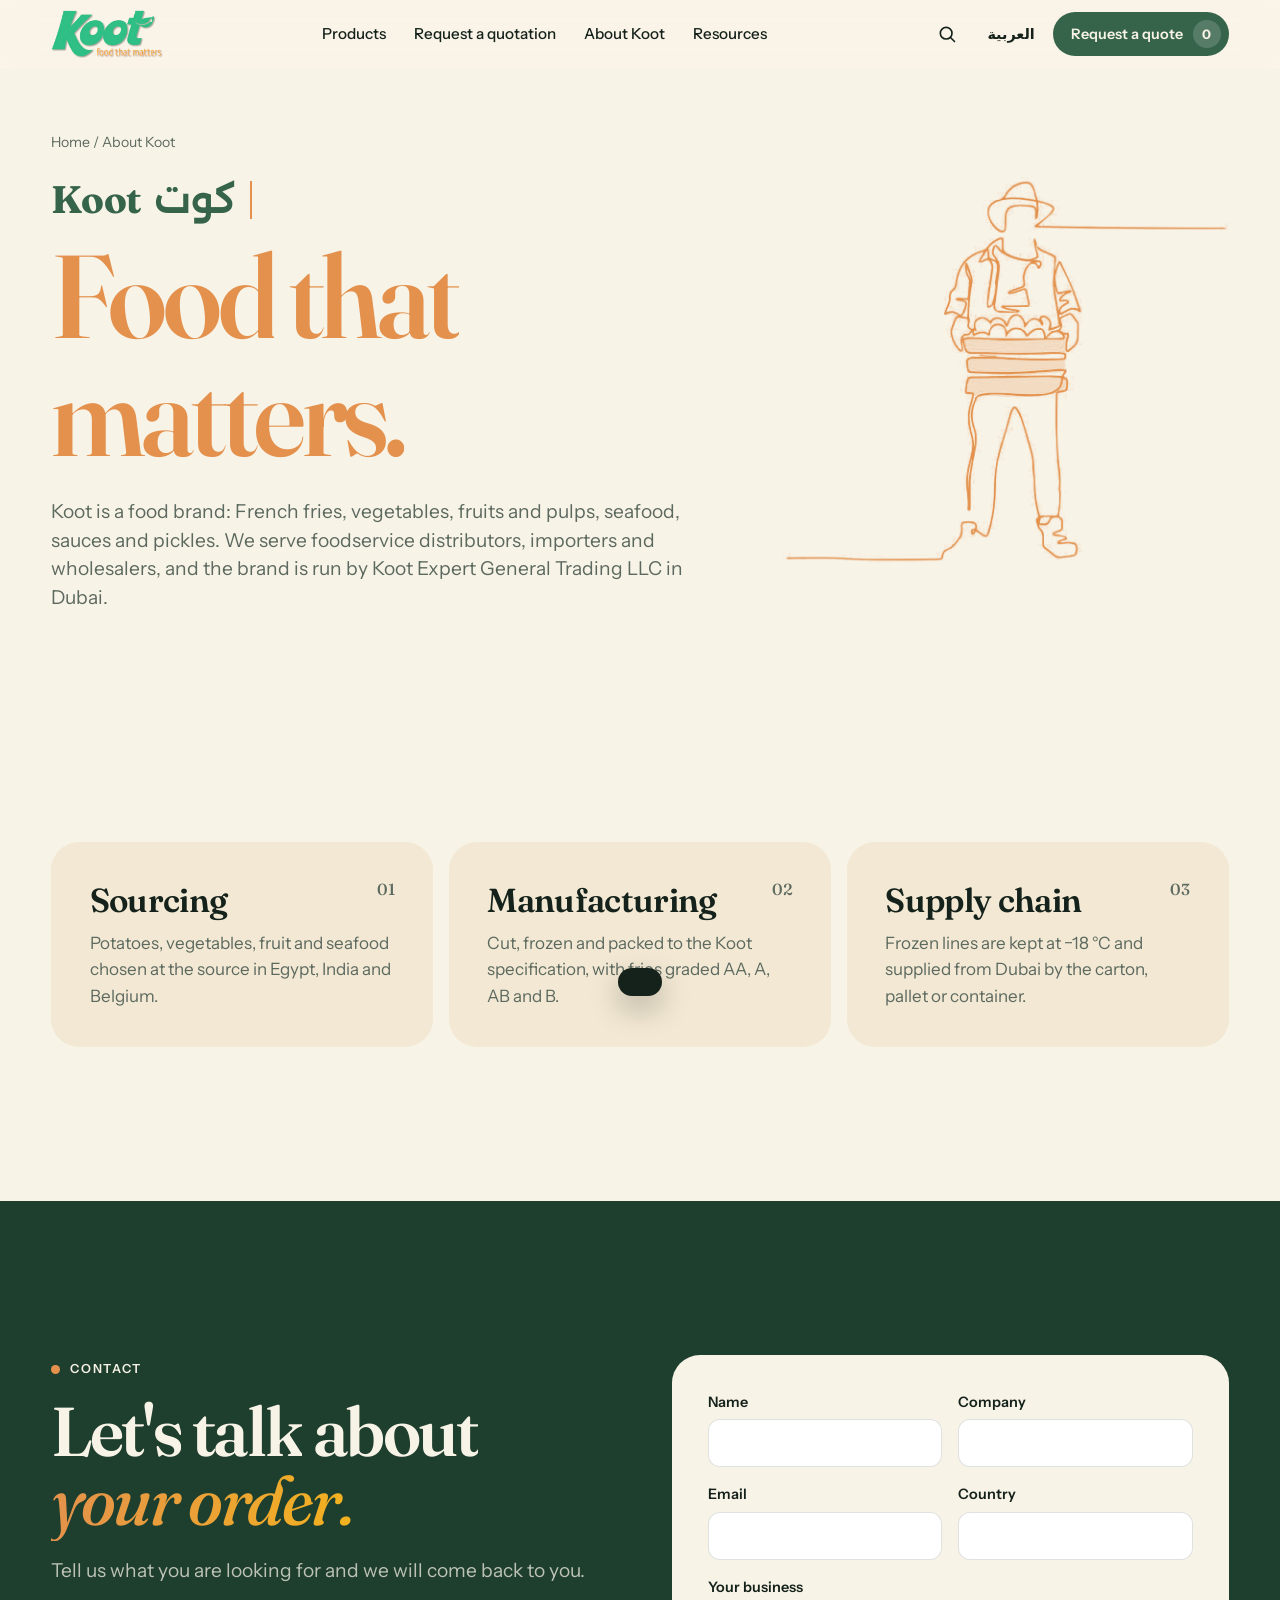
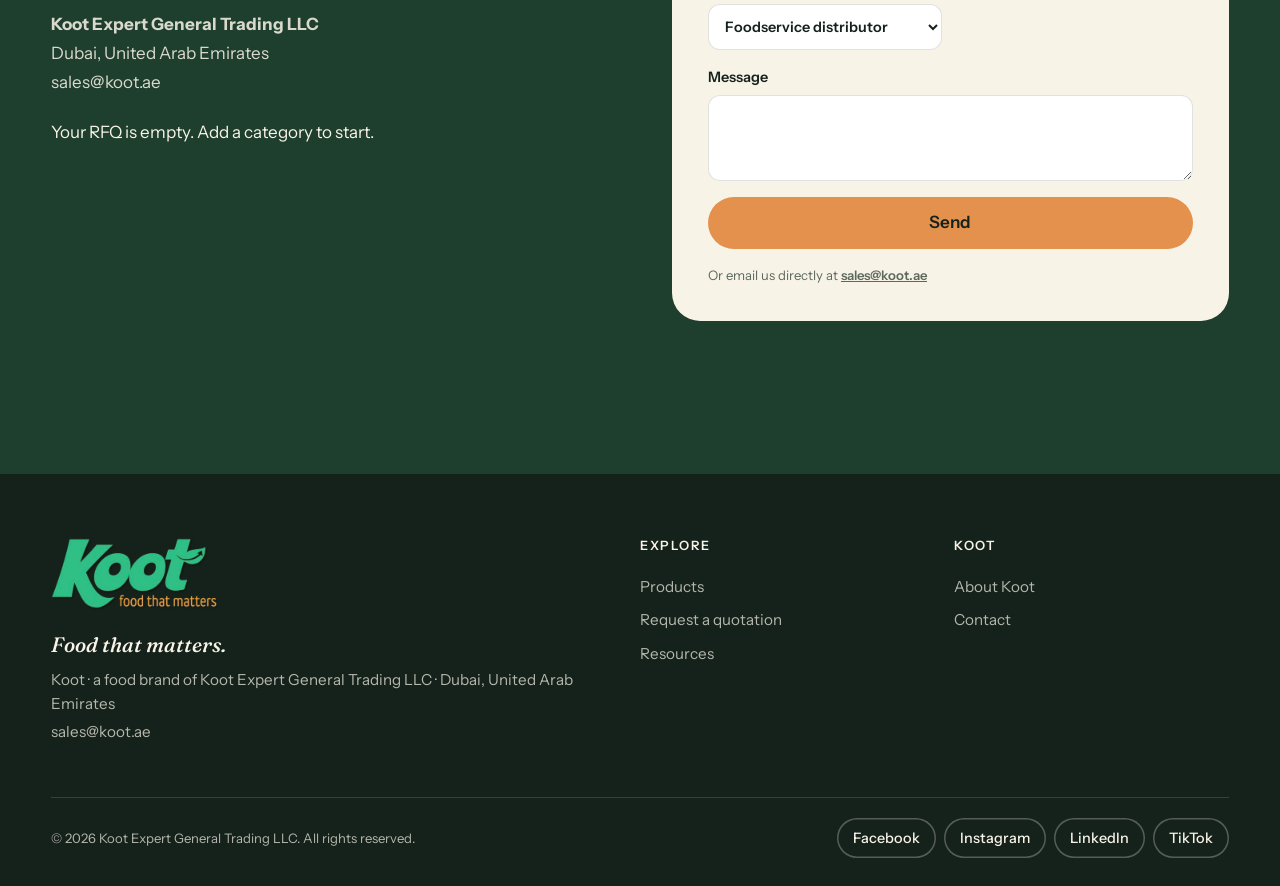
==== commit 88298784: "Brand redesign: bilingual hero, About Koot pillars, one-table range, RFQ flow Co-Authored-By: Claude" ====
--- a/about.html
+++ b/about.html
@@ -3,8 +3,8 @@
 <head>
 <meta charset="utf-8">
 <meta name="viewport" content="width=device-width,initial-scale=1">
-<title>Our story · Koot</title>
-<meta name="description" content="Koot Expert General Trading LLC is a Dubai food trading company supplying the Koot range.">
+<title>About Koot · Koot</title>
+<meta name="description" content="Koot is a food brand: sourcing, manufacturing and supply chain for foodservice distributors, importers and wholesalers.">
 <link rel="preconnect" href="https://fonts.googleapis.com">
 <link rel="preconnect" href="https://fonts.gstatic.com" crossorigin>
 <link href="https://fonts.googleapis.com/css2?family=Alexandria:wght@400;600;700&family=Fraunces:ital,opsz,wght@0,9..144,400..800;1,9..144,400..600&family=IBM+Plex+Sans+Arabic:wght@400;500;600&family=Instrument+Sans:wght@400;500;600;700&display=swap" rel="stylesheet">
@@ -16,27 +16,20 @@
 <section class="about-hero">
   <div class="wrap about-grid">
     <div>
-      <p class="crumbs"><a href="index.html" data-ar="الرئيسية">Home</a> / <span data-ar="قصتنا">Our story</span></p>
-      <span class="eyebrow" data-ar="قصتنا">Our story</span>
-      <h1 data-ar="طعام <em>له معنى.</em>">Food that <em>matters.</em></h1>
-      <p class="lead" style="margin-top:24px" data-ar="كوت إكسبرت للتجارة العامة شركة تجارة أغذية مقرها دبي. نقدّم منتجات كوت من البطاطس والخضروات والفواكه والمأكولات البحرية والصلصات والمخللات إلى التجزئة وخدمات الطعام والمستوردين.">Koot Expert General Trading LLC is a food trading company based in Dubai. We supply the Koot range of fries, vegetables, fruits, seafood, sauces and pickles to retail, foodservice and importers.</p>
+      <p class="crumbs"><a href="index.html" data-ar="الرئيسية">Home</a> / <span data-ar="عن كوت">About Koot</span></p>
+      <span class="brandmark"><b>Koot</b><i lang="ar" dir="rtl">كوت</i></span>
+      <h1 style="color:var(--orange)" data-ar="طعام له معنى.">Food that matters.</h1>
+      <p class="lead" style="margin-top:24px" data-ar="كوت علامة أغذية: بطاطس مقلية وخضروات وفواكه ولبّ ومأكولات بحرية وصلصات ومخللات. نخدم موزّعي خدمات الطعام والمستوردين وتجار الجملة، وتُدار العلامة من كوت إكسبرت للتجارة العامة في دبي.">Koot is a food brand: French fries, vegetables, fruits and pulps, seafood, sauces and pickles. We serve foodservice distributors, importers and wholesalers, and the brand is run by Koot Expert General Trading LLC in Dubai.</p>
     </div>
     <img class="farmer" src="assets/img/food/farmer-line.webp" alt="" loading="lazy">
   </div>
 </section>
-<section class="sec sec--beige" style="padding-block:clamp(48px,7vw,96px)">
-  <div class="wrap stats" data-reveal><div><b data-n="products"></b><span data-ar="منتج">products</span></div><div><b data-n="skus"></b><span data-ar="صنف">items</span></div><div><b data-n="cats"></b><span data-ar="فئات">categories</span></div><div><b data-n="origins"></b><span data-ar="بلدان منشأ">countries of origin</span></div></div>
-</section>
 <section class="sec" id="quality">
   <div class="wrap">
-    <div class="head head--split" data-reveal>
-      <div><span class="eyebrow" data-ar="الجودة والمصادر">Quality and sourcing</span><h2 data-ar="كل شيء <em>مذكور.</em>">Everything <em>stated.</em></h2></div>
-      <p class="lead" data-ar="نعرض ما نعرفه عن كل منتج بوضوح، بدون تسجيل، ونشارك ما تحتاجه لاتخاذ قرارك.">We show what we know about every product plainly, without registration, and share what you need to decide.</p>
-    </div>
-    <div class="proof">
-      <div data-reveal><b>01</b><h3 data-ar="المنشأ">Origin</h3><p class="origin-list"></p></div>
-      <div data-reveal="2"><b>02</b><h3 data-ar="التخزين والصلاحية">Storage and shelf life</h3><p data-ar="48 صنفاً مجمداً و6 أصناف بدرجة حرارة الغرفة. مدة الصلاحية 24 شهراً لكل المنتجات.">48 frozen items and 6 ambient items. Every product has a 24-month shelf life.</p></div>
-      <div data-reveal="3"><b>03</b><h3 data-ar="المواصفات">Specifications</h3><p data-ar="ورقة مواصفات البطاطس المقلية متاحة للتنزيل، وأوراق المنتجات الأخرى عند الطلب.">The French fries specification sheet is available to download. Sheets for other products are available on request.</p></div>
+    <div class="pillars">
+      <article data-reveal><b>01</b><h3 data-ar="التوريد">Sourcing</h3><p data-ar="بطاطس وخضروات وفواكه ومأكولات بحرية نختارها من المصدر في مصر والهند وبلجيكا.">Potatoes, vegetables, fruit and seafood chosen at the source in Egypt, India and Belgium.</p></article>
+      <article data-reveal="2"><b>02</b><h3 data-ar="التصنيع">Manufacturing</h3><p data-ar="تُقطّع وتُجمّد وتُعبّأ وفق مواصفات كوت، مع بطاطس مقلية بدرجات AA وA وAB وB.">Cut, frozen and packed to the Koot specification, with fries graded AA, A, AB and B.</p></article>
+      <article data-reveal="3"><b>03</b><h3 data-ar="سلسلة الإمداد">Supply chain</h3><p data-ar="تُحفظ الأصناف المجمدة عند −18 °م وتُورَّد من دبي بالكرتون أو المنصة أو الحاوية.">Frozen lines are kept at −18 °C and supplied from Dubai by the carton, pallet or container.</p></article>
     </div>
   </div>
 </section>
@@ -54,7 +47,7 @@
       <label><span data-ar="الشركة">Company</span><input name="c" autocomplete="organization"></label>
       <label><span data-ar="البريد الإلكتروني">Email</span><input name="e" type="email" required autocomplete="email"></label>
       <label><span data-ar="الدولة">Country</span><input name="co" autocomplete="country-name"></label>
-      <label><span data-ar="نوع نشاطك">Your business</span><select name="b"><option data-ar="خدمات الطعام">Foodservice</option><option data-ar="تجزئة وتجارة سريعة">Retail and quick-commerce</option><option data-ar="استيراد وتجارة جملة">Import and wholesale</option></select></label>
+      <label><span data-ar="نوع نشاطك">Your business</span><select name="b"><option data-ar="موزّع خدمات الطعام">Foodservice distributor</option><option data-ar="مستورد / تاجر جملة">Importer / wholesaler</option></select></label>
       <label class="wide"><span data-ar="رسالتك">Message</span><textarea name="m" rows="4"></textarea></label>
       <button class="btn btn--orange wide" type="submit" data-ar="أرسل">Send</button>
       <p class="form-msg wide" role="alert"></p>
@@ -71,17 +64,6 @@
 <script>
 (function () {
   var K = KOOT;
-  function draw() {
-    var org = {}, skus = 0;
-    K.list.forEach(function (p) { p.variants.forEach(function (v) { skus++; (org[v.origin] = org[v.origin] || {})[p.cat] = 1; }); });
-    var n = { products: K.list.length, skus: skus, cats: K.cats.length, origins: Object.keys(org).length };
-    document.querySelectorAll('[data-n]').forEach(function (e) { e.textContent = n[e.dataset.n]; });
-    var ar = K.lang === 'ar';
-    document.querySelector('.origin-list').innerHTML = Object.keys(org).map(function (o) {
-      return '<strong>' + K.tr(o) + '</strong>: ' + Object.keys(org[o]).map(function (c) { var x = K.cat(c); return ar ? x.ar : x.en.toLowerCase(); }).join(ar ? '، ' : ', ');
-    }).join('<br>');
-  }
-  document.addEventListener('koot:lang', draw);
   document.querySelector('.cform').addEventListener('submit', function (e) {
     e.preventDefault();
     var f = e.target, ar = KOOT.lang === 'ar', btn = f.querySelector('[type=submit]'), msg = f.querySelector('.form-msg');
@@ -93,7 +75,7 @@
       btn.disabled = false; msg.innerHTML = (ar ? 'تعذّر الإرسال من الموقع. راسلنا مباشرة على ' : 'We could not send this from the website. Please email us directly at ') + '<a href="mailto:sales@koot.ae">sales@koot.ae</a>.';
     });
   });
-  K.boot(); draw();
+  K.boot();
 })();
 </script>
 </body>
--- a/assets/koot.css
+++ b/assets/koot.css
@@ -276,10 +276,10 @@
 
 /* ---------- product page ---------- */
 .pdp{padding:calc(var(--hdr) + clamp(20px,3vw,40px)) var(--gut) clamp(48px,7vw,96px);background:linear-gradient(color-mix(in srgb,var(--accent) 22%,var(--cream)),var(--cream))}
-.pdp-grid{display:grid;grid-template-columns:1fr 1fr;gap:clamp(24px,5vw,80px);align-items:center}
+.pdp-grid{display:grid;grid-template-columns:minmax(0,1fr) minmax(0,1fr);gap:clamp(24px,5vw,80px);align-items:center}
 .pdp-art{position:relative;aspect-ratio:1;max-height:76svh;width:100%;justify-self:center}
 .pdp-art .sc{position:absolute;inset:16% 0 0 20%}.pdp-art .pk{position:absolute;width:50%;aspect-ratio:3/4;inset-inline-start:0;top:0;transform:rotate(-6deg);filter:drop-shadow(0 30px 40px rgba(16,53,36,.3))}
-.pdp h1{font-size:clamp(2.8rem,6.4vw,5.6rem);margin-bottom:10px}
+.pdp h1{font-size:clamp(2.2rem,4.6vw,4rem);margin-bottom:10px;overflow-wrap:anywhere;hyphens:auto;line-height:1.05}
 .pdp .variant{font:500 italic clamp(1.4rem,2.6vw,2.1rem)/1.2 var(--display);color:var(--green);margin-bottom:20px}
 [lang=ar] .pdp .variant{font-style:normal}
 .opt{display:grid;gap:10px;margin-top:24px}.opt>span{font-weight:600;font-size:.85rem}.opt div{display:flex;flex-wrap:wrap;gap:8px}
@@ -395,7 +395,8 @@
 .fan img:only-child{transform:none;height:96%}
 .chero-art{aspect-ratio:1.25}
 .pdp-photo{position:relative;aspect-ratio:1/1.08;max-height:76svh;width:100%;justify-self:center;border-radius:var(--r);display:grid;place-items:center;padding:clamp(16px,3vw,40px)}
-.pdp-photo img{height:100%;width:auto;max-width:100%;object-fit:contain;mix-blend-mode:multiply;transition:opacity var(--t-med)}
+.pdp-photo{overflow:hidden}
+.pdp-photo img{position:absolute;inset:0;width:100%;height:100%;box-sizing:border-box;padding:clamp(16px,3vw,40px);object-fit:contain;mix-blend-mode:multiply;transition:opacity var(--t-med)}
 .pdp-photo img.swap{opacity:0}
 .also{margin-top:14px;font-weight:500;color:var(--green)}
 .tbl-wrap{overflow-x:auto}
@@ -551,11 +552,10 @@
 .nums{display:grid;grid-template-columns:repeat(4,1fr);gap:16px}
 .nums b{display:block;font:600 clamp(2.4rem,4.6vw,4rem)/1 var(--display);color:var(--green);letter-spacing:-.04em;font-variant-numeric:tabular-nums}
 .nums span{color:var(--muted);font-weight:500;font-size:.92rem}
-.mq{overflow:hidden;padding:10px 0;-webkit-mask-image:linear-gradient(90deg,transparent,#000 8%,#000 92%,transparent);mask-image:linear-gradient(90deg,transparent,#000 8%,#000 92%,transparent)}
-.mq-track{display:flex;gap:16px;width:max-content;animation:mq 70s linear infinite}
-.mq--rev .mq-track{animation-direction:reverse;animation-duration:85s}
-.mq:hover .mq-track,.mq:focus-within .mq-track{animation-play-state:paused}
-@keyframes mq{to{transform:translateX(calc(-50% - 8px))}}
+.mq{overflow-x:auto;overflow-y:hidden;scrollbar-width:none;cursor:grab;touch-action:pan-x pan-y;overscroll-behavior-x:contain;padding:10px 0;-webkit-mask-image:linear-gradient(90deg,transparent,#000 8%,#000 92%,transparent);mask-image:linear-gradient(90deg,transparent,#000 8%,#000 92%,transparent)}
+.mq::-webkit-scrollbar{display:none}
+.mq.drag{cursor:grabbing}.mq.drag .mq-card{pointer-events:none}
+.mq-track{display:flex;gap:16px;width:max-content}
 .mq-card{flex:none;width:168px;padding:12px 12px 14px;border-radius:22px;background:#fff;display:grid;gap:10px;text-align:center;font-weight:600;font-size:.86rem;line-height:1.25;box-shadow:inset 0 0 0 1px var(--line);transition:transform var(--t-med) var(--ease),box-shadow var(--t-med)}
 .mq-card:hover{transform:translateY(-8px) rotate(-1.5deg);box-shadow:0 22px 40px rgba(31,63,46,.16)}
 .mq-card img{width:100%;height:176px;object-fit:contain}
@@ -647,7 +647,7 @@
   .cd-row img{width:64px;height:78px;grid-row:span 3}
   .so-in kbd{display:none}
 }
-@media (prefers-reduced-motion:reduce){.mq{overflow-x:auto}.mq-track{animation:none}}
+
 
 /* ---------- print: the catalogue becomes the PDF ---------- */
 @page{size:A4;margin:12mm}
@@ -790,3 +790,70 @@
   .fd-cats + .fd-nav{position:sticky;bottom:calc(76px + env(safe-area-inset-bottom));z-index:5;margin-inline:calc(-1*var(--gut));padding:12px var(--gut);background:rgba(248,243,231,.94);backdrop-filter:blur(12px);-webkit-backdrop-filter:blur(12px);border-radius:20px 20px 0 0}
 }
 .nav a,.selbtn{white-space:nowrap}
+
+/* ---------- brand hero, pillars, one table, RFQ (simplified site) ---------- */
+.hero h1{color:var(--orange);font-size:clamp(3.2rem,8.4vw,7.6rem);line-height:.98;margin-bottom:14px}
+.brandmark{display:inline-flex;align-items:baseline;gap:14px;margin-bottom:18px;color:var(--green)}
+.brandmark b{font:700 clamp(1.6rem,3vw,2.4rem)/1 var(--display);letter-spacing:-.02em}
+.brandmark i{font:600 clamp(1.6rem,3vw,2.4rem)/1 'Alexandria',sans-serif;font-style:normal;padding-inline-start:14px;border-inline-start:2px solid var(--orange)}
+.hero-ar{font:600 clamp(1.6rem,3.4vw,2.8rem)/1.2 'Alexandria',sans-serif;color:var(--orange);margin:0 0 24px;text-align:start}
+html[dir=rtl] .hero-ar{display:none}
+.pillars{display:grid;grid-template-columns:repeat(3,1fr);gap:16px}
+.pillars article{position:relative;padding:clamp(26px,3vw,42px);border-radius:var(--r);background:var(--beige);display:grid;gap:12px;align-content:start}
+.pillars svg{width:56px;height:56px;color:var(--orange)}
+.pillars b{position:absolute;inset-block-start:clamp(26px,3vw,42px);inset-inline-end:clamp(26px,3vw,42px);font:500 1rem/1 var(--display);color:var(--muted)}
+.pillars h3{font-size:clamp(1.6rem,2.6vw,2.2rem)}
+.pillars p{color:var(--muted)}
+.ot{display:grid;grid-template-columns:1.3fr 1fr;gap:clamp(20px,4vw,56px);align-items:stretch}
+.ot-img{position:relative;border-radius:var(--r);overflow:hidden;min-height:clamp(320px,42vw,560px);background:rgba(0,0,0,.2)}
+.ot-img img{position:absolute;inset:0;width:100%;height:100%;object-fit:cover;opacity:0;transition:opacity 1s var(--ease)}
+.ot-img img.on{opacity:1}
+.ot-side{display:grid;gap:18px;align-content:start}
+.ot-tabs{display:flex;flex-wrap:wrap;gap:8px}
+.ot-tabs button{padding:10px 18px;border-radius:99px;border:1.5px solid rgba(250,245,234,.3);color:var(--cream);font-weight:600;transition:background var(--t-fast),color var(--t-fast)}
+.ot-tabs button[aria-selected=true]{background:var(--orange);border-color:var(--orange);color:var(--ink)}
+.ot-card{background:var(--cream);color:var(--ink);border-radius:var(--r);padding:clamp(20px,2.4vw,30px);display:grid;gap:16px}
+.ot-card p{color:var(--muted)}
+.ot-thumbs{display:grid;grid-template-columns:repeat(3,1fr);gap:10px}
+.ot-thumbs a{display:grid;gap:6px;justify-items:center;text-align:center;font-size:.78rem;font-weight:600;line-height:1.2}
+.ot-thumbs img{width:100%;aspect-ratio:3/4;object-fit:contain;background:#fff;border-radius:12px;padding:6px}
+.p2p-stage .stage-art{background:var(--cream);padding:24px;width:min(92%,520px);height:auto;aspect-ratio:1.2;object-fit:contain}
+.rfq-steps{list-style:none;margin:22px 0 0;padding:0;display:flex;flex-wrap:wrap;gap:12px 32px}
+.rfq-steps li{display:flex;align-items:center;gap:12px;font-weight:600}
+.rfq-steps b{width:32px;height:32px;display:grid;place-items:center;border-radius:50%;background:var(--orange);color:var(--ink)}
+.rfq-h{font-size:clamp(1.5rem,2.6vw,2.1rem);margin:clamp(28px,4vw,48px) 0 18px}
+.rfq-h:first-child{margin-top:0}
+.rfq-cats{display:grid;grid-template-columns:repeat(auto-fill,minmax(260px,1fr));gap:12px}
+.rfq-cat{display:flex;align-items:center;justify-content:space-between;gap:12px;padding:16px 18px;border-radius:var(--r);background:var(--beige);border-inline-start:6px solid var(--accent)}
+.rfq-cat.on{background:color-mix(in srgb,var(--accent) 22%,var(--cream))}
+.rfq-cat strong{display:block}.rfq-cat small{color:var(--muted)}
+.rfq-group h3{display:flex;align-items:center;gap:10px;margin:22px 0 10px;font-size:1.3rem}
+.rfq-group h3::before{content:"";width:12px;height:12px;border-radius:50%;background:var(--accent)}
+.rfq-group h3 small{font:600 .8rem/1 var(--body);color:var(--muted)}
+.rfq-t{width:100%;border-collapse:collapse;font-size:.92rem}
+.rfq-t th{text-align:start;font-size:.75rem;letter-spacing:.06em;text-transform:uppercase;color:var(--muted);padding:8px 10px}
+.rfq-t td{padding:8px 10px;border-top:1px solid var(--line);vertical-align:middle}
+.rfq-t small{display:block;color:var(--muted)}
+.rt-img{width:56px}.rt-img img{width:48px;height:60px;object-fit:contain;background:#fff;border-radius:8px}
+.rfq-t input,.rfq-t select{height:38px;border:1px solid var(--line);border-radius:10px;padding:0 8px;background:#fff;font:inherit}
+.rfq-t input{width:76px}
+.rfq-t .rm{font-size:1.4rem;line-height:1;color:var(--muted);padding:4px 10px}
+.rfq-form{margin-top:8px}
+.pdet{border-top:1px solid var(--line);font-size:.88rem}
+.pdet summary{cursor:pointer;padding:10px 0;font-weight:600;color:var(--green);list-style:none;display:flex;justify-content:space-between}
+.pdet summary::after{content:"+";font-size:1.1rem}
+.pdet[open] summary::after{content:"–"}
+.pdet summary::-webkit-details-marker{display:none}
+.pdet ul{margin:0 0 12px;padding-inline-start:18px;color:var(--muted)}
+.pdet table{width:100%;border-collapse:collapse;margin-bottom:12px;color:var(--muted)}
+.pdet th{text-align:start;font-weight:600;color:var(--ink);padding:3px 8px 3px 0;white-space:nowrap}
+.pdet td{padding:3px 0}
+.c-cta{margin-top:20px}
+@media (max-width:860px){
+  .pillars,.ot{grid-template-columns:1fr}
+  .ot-img{min-height:56vw}
+  .bnav{grid-template-columns:repeat(3,1fr)!important}
+  .rfq-t thead{display:none}.rfq-t,.rfq-t tbody,.rfq-t tr,.rfq-t td{display:block}
+  .rfq-t tr{display:grid;grid-template-columns:56px 1fr auto;gap:4px 10px;padding:10px 0;border-top:1px solid var(--line)}
+  .rfq-t td{border:0;padding:2px 0}
+}
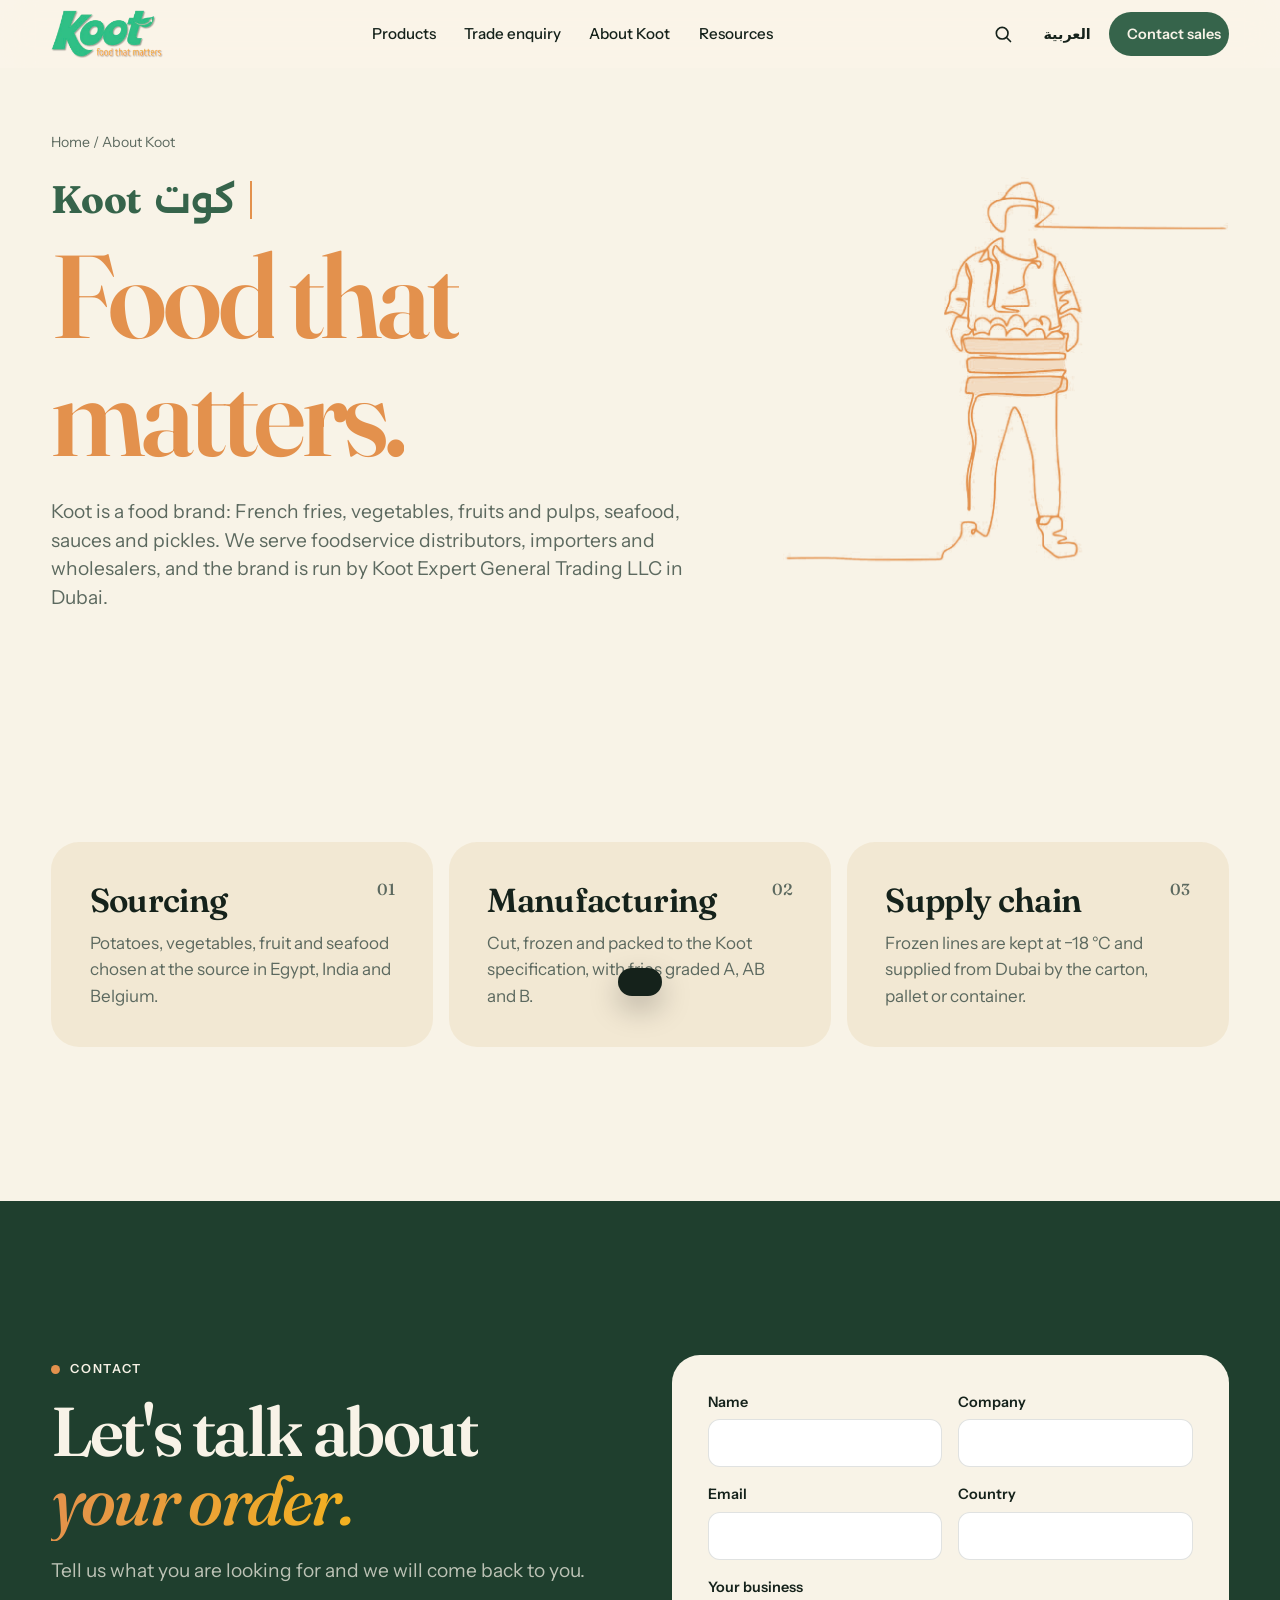
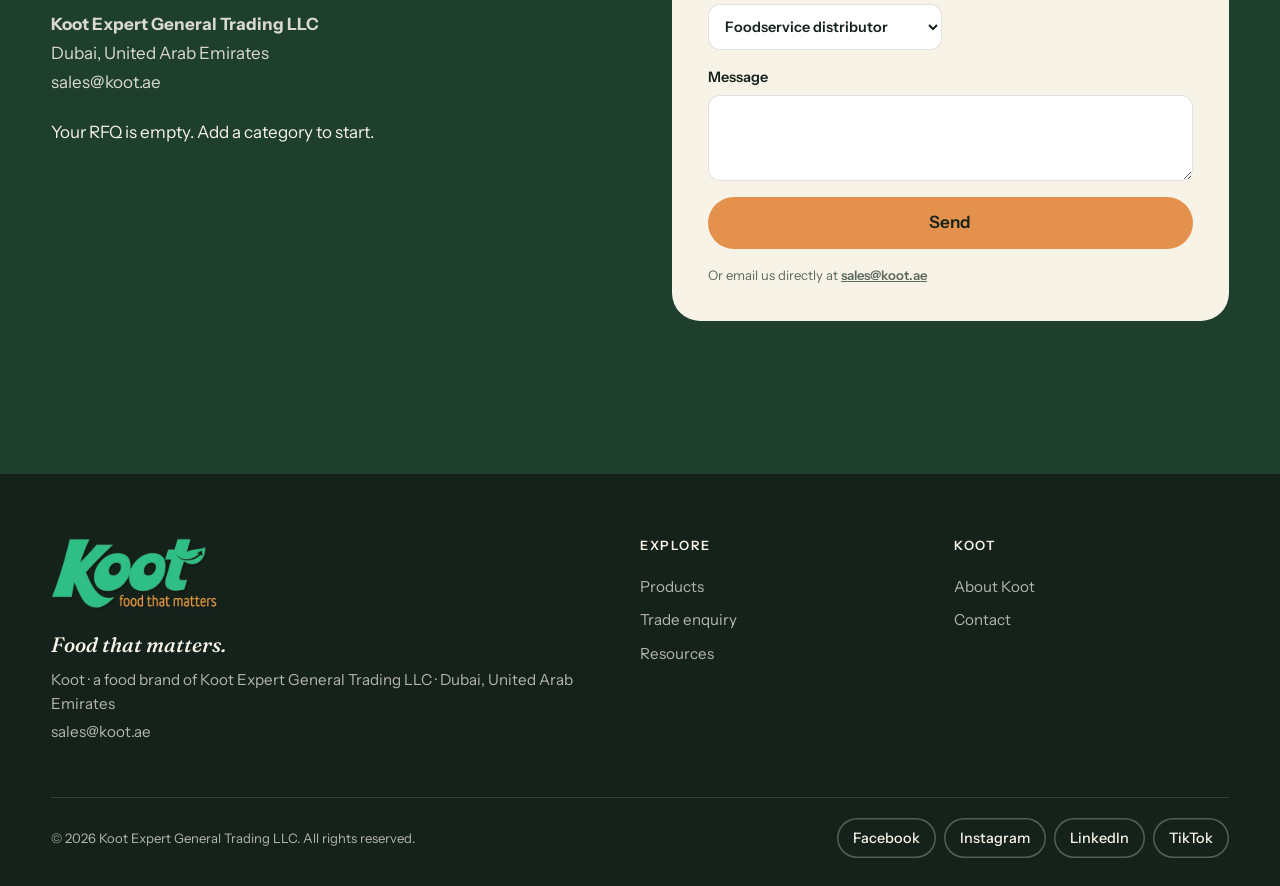
==== commit 94b482c4: "Fries grades A, AB and B; same-category products on product pages - Koot does not offer grade AA: up" ====
--- a/about.html
+++ b/about.html
@@ -28,7 +28,7 @@
   <div class="wrap">
     <div class="pillars">
       <article data-reveal><b>01</b><h3 data-ar="التوريد">Sourcing</h3><p data-ar="بطاطس وخضروات وفواكه ومأكولات بحرية نختارها من المصدر في مصر والهند وبلجيكا.">Potatoes, vegetables, fruit and seafood chosen at the source in Egypt, India and Belgium.</p></article>
-      <article data-reveal="2"><b>02</b><h3 data-ar="التصنيع">Manufacturing</h3><p data-ar="تُقطّع وتُجمّد وتُعبّأ وفق مواصفات كوت، مع بطاطس مقلية بدرجات AA وA وAB وB.">Cut, frozen and packed to the Koot specification, with fries graded AA, A, AB and B.</p></article>
+      <article data-reveal="2"><b>02</b><h3 data-ar="التصنيع">Manufacturing</h3><p data-ar="تُقطّع وتُجمّد وتُعبّأ وفق مواصفات كوت، مع بطاطس مقلية بدرجات A وAB وB.">Cut, frozen and packed to the Koot specification, with fries graded A, AB and B.</p></article>
       <article data-reveal="3"><b>03</b><h3 data-ar="سلسلة الإمداد">Supply chain</h3><p data-ar="تُحفظ الأصناف المجمدة عند −18 °م وتُورَّد من دبي بالكرتون أو المنصة أو الحاوية.">Frozen lines are kept at −18 °C and supplied from Dubai by the carton, pallet or container.</p></article>
     </div>
   </div>
--- a/assets/koot.css
+++ b/assets/koot.css
@@ -857,3 +857,107 @@
   .rfq-t tr{display:grid;grid-template-columns:56px 1fr auto;gap:4px 10px;padding:10px 0;border-top:1px solid var(--line)}
   .rfq-t td{border:0;padding:2px 0}
 }
+
+/* ---------- homepage hero v2: headline, live category chips, cycling pack card, facts band ---------- */
+.hero{grid-template-columns:1.12fr .88fr;min-height:min(100svh,920px);padding-bottom:var(--s7)}
+.hero-copy{min-width:0}
+.hero-tag{display:inline-flex;align-items:center;gap:10px;margin-bottom:var(--s5);padding:7px 16px 7px 8px;border-radius:99px;background:#fff;box-shadow:0 1px 0 var(--line),0 10px 26px rgba(31,63,46,.08);font:500 .92rem/1 var(--body);color:var(--muted)}
+[dir=rtl] .hero-tag{padding:7px 8px 7px 16px}
+.hero-tag>*{white-space:nowrap}
+.hero-tag b{padding:7px 12px;border-radius:99px;background:var(--green);color:var(--cream);font:700 .95rem/1 var(--display);letter-spacing:-.01em}
+.hero-tag i{font:600 1rem/1 'Alexandria',sans-serif;font-style:normal;color:var(--green);padding-inline-end:10px;border-inline-end:1.5px solid var(--orange)}
+.hero h1{color:var(--green-deep);font-size:clamp(3.2rem,8vw,7.4rem);line-height:.96;letter-spacing:-.045em;margin-bottom:var(--s5)}
+.hero h1 em{font-style:italic;font-weight:500;padding-inline-end:.06em}
+.hero .lead{margin-bottom:var(--s5);max-width:31em}
+.hero-cats{display:flex;flex-wrap:wrap;gap:var(--s2);margin-bottom:var(--s6)}
+.hero-cats a{position:relative;overflow:hidden;padding:9px 16px;border-radius:99px;background:rgba(255,255,255,.6);box-shadow:inset 0 0 0 1px var(--line);font-weight:500;font-size:.93rem;color:var(--muted);transition:color var(--t-fast),background var(--t-fast),box-shadow var(--t-fast)}
+.hero-cats a:hover{color:var(--ink)}
+.hero-cats a.on{background:var(--green);color:var(--cream);box-shadow:none}
+.hero-cats a.on::after{content:"";position:absolute;inset:auto 0 0;height:3px;background:var(--orange);transform-origin:left;transform:scaleX(0);animation:chipfill 3.2s linear forwards}
+[dir=rtl] .hero-cats a.on::after{transform-origin:right}
+.hero.held .hero-cats a.on::after{animation-play-state:paused}
+@keyframes chipfill{to{transform:scaleX(1)}}
+
+.hero-art{height:min(78svh,660px)}
+.hero-art::after{content:"";position:absolute;inset:auto -6% -5% auto;width:46%;aspect-ratio:1;border-radius:50%;background:var(--orange);opacity:.16;z-index:-1;filter:blur(2px)}
+[dir=rtl] .hero-art::after{inset:auto auto -5% -6%}
+.hero-pack{width:clamp(150px,36%,230px);bottom:7%;inset-inline-start:-14%;padding:12px 12px 14px;gap:2px;text-align:start;transform:rotate(-4deg);border-radius:22px}
+[dir=rtl] .hero-pack{transform:rotate(4deg)}
+.hero-pack:hover{transform:rotate(0) translateY(-6px)}
+.hero-pack img{aspect-ratio:5/6;object-fit:contain;background:#fff;margin-bottom:8px}
+.hero-pack .hp-cat{font:600 1.08rem/1.15 var(--display);letter-spacing:-.01em;color:var(--green-deep)}
+.hero-pack .hp-n{white-space:nowrap;font-size:.82rem;font-weight:500;color:var(--orange)}
+.hero-pack.swap>*{animation:packin .55s var(--ease) both}
+.hero-pack.swap>:nth-child(2){animation-delay:.05s}.hero-pack.swap>:nth-child(3){animation-delay:.1s}
+@keyframes packin{from{opacity:0;transform:translateY(14px) scale(.97)}}
+
+.facts{list-style:none;margin:0 auto;padding:var(--s5) var(--gut);max-width:calc(var(--max) + 2*var(--gut));display:grid;grid-template-columns:repeat(4,1fr);gap:var(--s4);border-block:1px solid var(--line)}
+.facts li{display:flex;align-items:center;gap:var(--s3);color:var(--muted);font-size:.95rem;line-height:1.3}
+.facts li+li{padding-inline-start:var(--s4);border-inline-start:1px solid var(--line)}
+.facts svg{flex:none;width:34px;height:34px;padding:7px;border-radius:50%;background:var(--beige);fill:none;stroke:var(--green);stroke-width:1.8;stroke-linecap:round;stroke-linejoin:round}
+.facts b{color:var(--ink);font-weight:600}
+
+@media (max-width:1100px){
+  .facts{grid-template-columns:repeat(2,1fr)}
+  .facts li:nth-child(3){padding-inline-start:0;border:0}
+}
+@media (max-width:860px){
+  .hero{grid-template-columns:1fr;min-height:0;padding-bottom:var(--s6)}
+  .hero h1{font-size:clamp(2.6rem,11vw,4rem)}
+  .hero-art{height:40svh;max-height:380px;aspect-ratio:4/4.4;margin-inline:auto 6%;margin-bottom:var(--s7)}
+  [dir=rtl] .hero-art{margin-inline:6% auto}
+  .hero-pack{width:34%;inset-inline-start:-8%;bottom:-10%;padding:8px 8px 10px;border-radius:16px}
+  .hero-pack .hp-cat{font-size:.92rem}
+  .hero-cats{flex-wrap:nowrap;overflow-x:auto;scrollbar-width:none;margin-inline:calc(-1*var(--gut));padding-inline:var(--gut);margin-bottom:var(--s5)}
+  .hero-cats::-webkit-scrollbar{display:none}
+  .hero-cats a{flex:none}
+  .hero .btns .btn{flex:1 1 100%}
+}
+@media (max-width:520px){
+  .facts{grid-template-columns:1fr 1fr;gap:var(--s4) var(--s3)}
+  .facts li{font-size:.86rem;flex-direction:column;align-items:flex-start;gap:var(--s2)}
+  .facts li+li{padding-inline-start:0;border:0}
+}
+@media (prefers-reduced-motion:reduce){.hero-cats a.on::after{display:none}.hero-pack.swap>*{animation:none}}
+[lang=ar] .hero h1{line-height:1.18;letter-spacing:0}
+[lang=ar] .hero h1 em{font-style:normal;font-weight:700}
+
+
+/* ---------- homepage hero v4: film on the right two-thirds, fading into cream ---------- */
+.hero{grid-template-columns:minmax(0,.9fr) 1.1fr;isolation:isolate;overflow:clip}
+.hero-copy{position:relative;z-index:1}
+.hv{position:absolute;z-index:-1;inset-block:0;inset-inline:33% 0;overflow:hidden;-webkit-mask-image:linear-gradient(to right,transparent,#000 32%);mask-image:linear-gradient(to right,transparent,#000 32%)}
+[dir=rtl] .hv{-webkit-mask-image:linear-gradient(to left,transparent,#000 32%);mask-image:linear-gradient(to left,transparent,#000 32%)}
+.hv::after{content:"";position:absolute;inset:auto 0 0;height:22%;background:linear-gradient(transparent,var(--cream))}
+.hv-still,.hv-video{position:absolute;inset:0;width:100%;height:100%;object-fit:cover}
+.hv-still,.hv-video{object-position:40% 50%}
+.hv-video{opacity:0;transition:opacity 1s var(--ease)}
+.hv.has-video .hv-video{opacity:1}
+.hv.has-video .hv-still{visibility:hidden;animation:none}
+@media (max-width:860px){
+  .hero{display:flex;flex-direction:column}
+  .hv{position:relative;order:-1;inset:auto;align-self:stretch;height:48svh;margin:calc(-1*var(--hdr) - 20px) calc(-1*var(--gut)) 0;-webkit-mask-image:linear-gradient(#000 60%,transparent);mask-image:linear-gradient(#000 60%,transparent)}
+  [dir=rtl] .hv{-webkit-mask-image:linear-gradient(#000 60%,transparent);mask-image:linear-gradient(#000 60%,transparent)}
+  .hv::after{display:none}
+}
+
+/* ---------- trade enquiry page ---------- */
+.chero .lead{margin-top:var(--s4)}
+.enq{display:grid;grid-template-columns:1.5fr 1fr;gap:clamp(24px,4vw,56px);align-items:start}
+.enq-form{background:#fff;box-shadow:0 20px 50px rgba(31,63,46,.08)}
+.enq-lines{border:0;margin:0;padding:0}
+.enq-lines legend{font-weight:600;font-size:.9rem;margin-bottom:10px}
+.enq-chips{display:flex;flex-wrap:wrap;gap:var(--s2)}
+.enq-chip{position:relative;cursor:pointer}
+.enq-chip input{position:absolute;opacity:0;width:1px;height:1px;min-height:0}
+.enq-chip span{display:inline-flex;align-items:center;gap:8px;padding:10px 16px;border-radius:99px;box-shadow:inset 0 0 0 1.5px var(--line);font-weight:500;transition:background var(--t-fast),color var(--t-fast)}
+.enq-chip span::before{content:"";width:14px;height:14px;border-radius:4px;box-shadow:inset 0 0 0 1.5px currentColor}
+.enq-chip input:checked+span{background:var(--green);color:var(--cream);box-shadow:none}
+.enq-chip input:checked+span::before{background:var(--cream);box-shadow:inset 0 0 0 3px var(--green)}
+.enq-chip input:focus-visible+span{outline:2px solid var(--orange);outline-offset:2px}
+.enq-side{display:grid;gap:var(--s4);padding:clamp(20px,3vw,32px);border-radius:var(--r);background:var(--beige)}
+.enq-side h2{font-size:1.4rem;letter-spacing:-.01em}
+.enq-side ol{margin:0;padding-inline-start:1.2em;display:grid;gap:var(--s2);color:var(--muted)}
+.enq-side a[href^=mailto]{font-weight:600;color:var(--green);text-decoration:underline}
+.enq-side .btn{justify-self:start}
+@media (max-width:860px){.enq{grid-template-columns:1fr}}
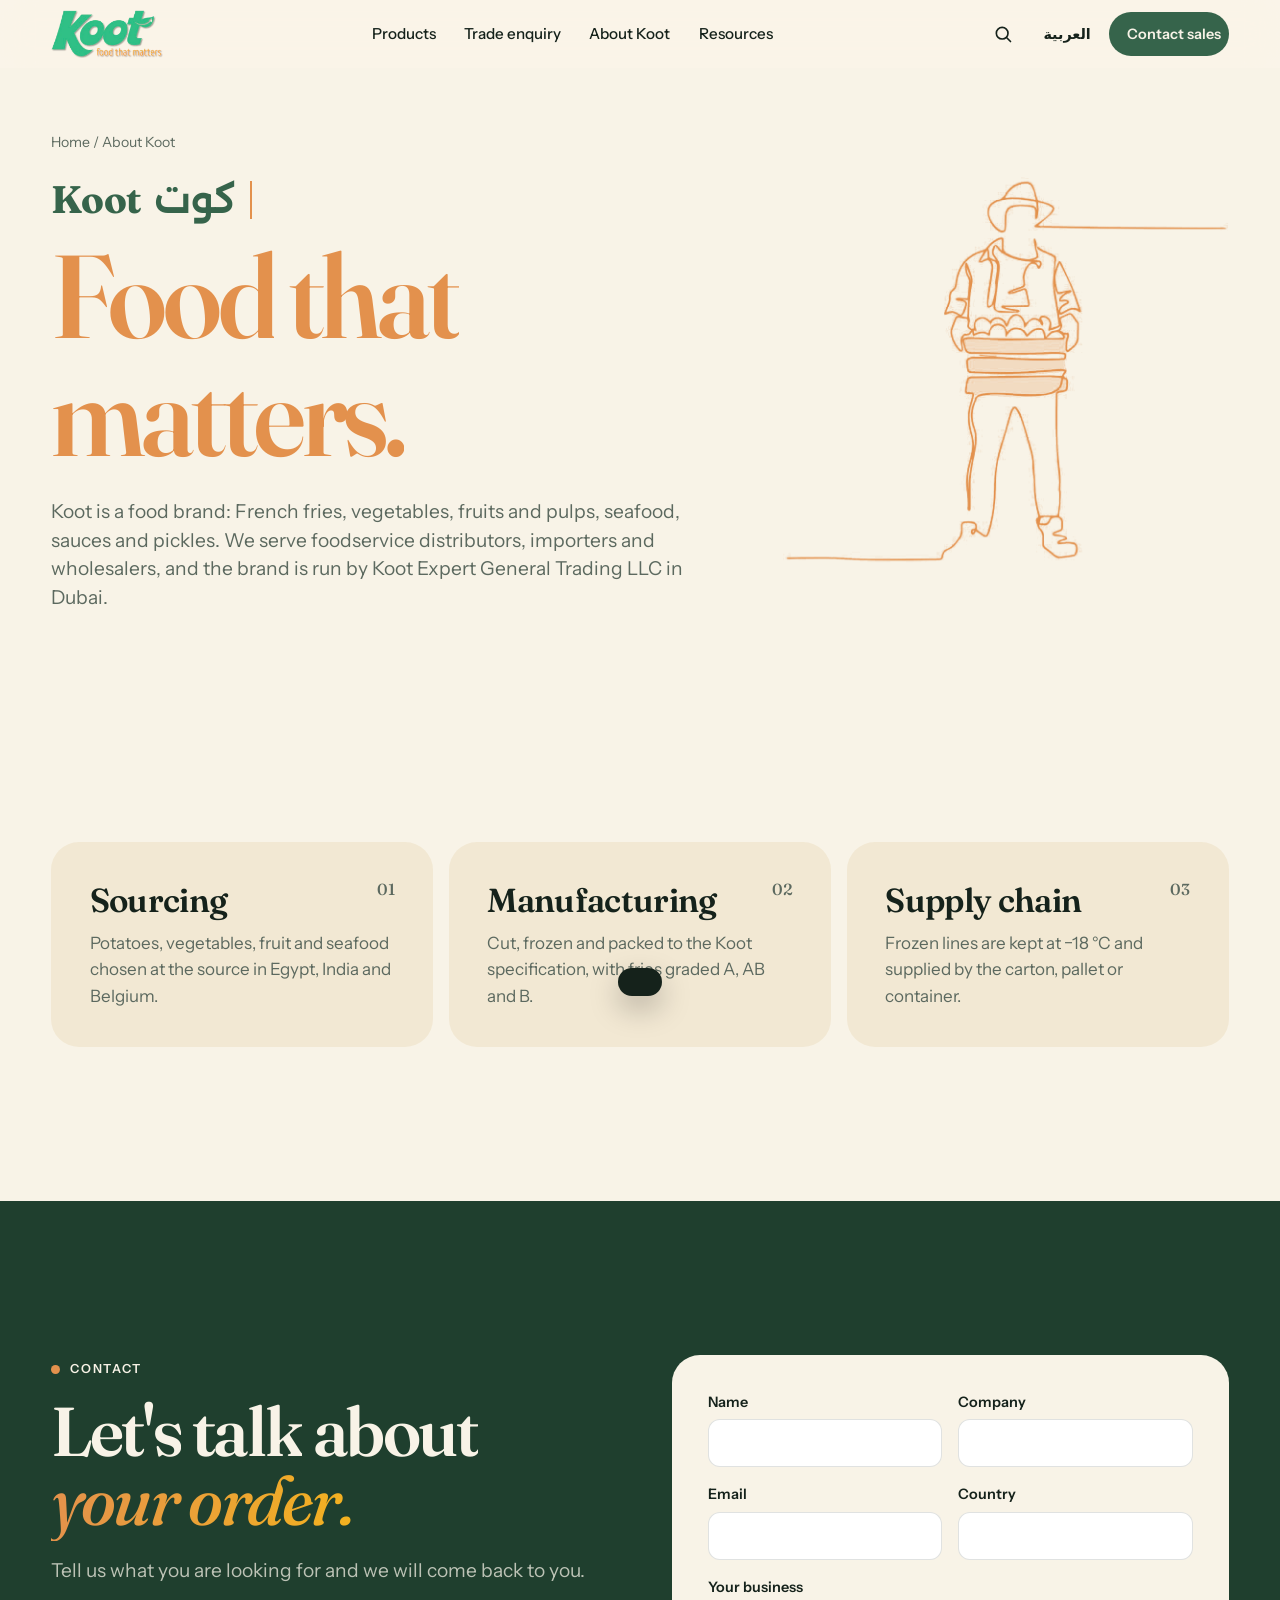
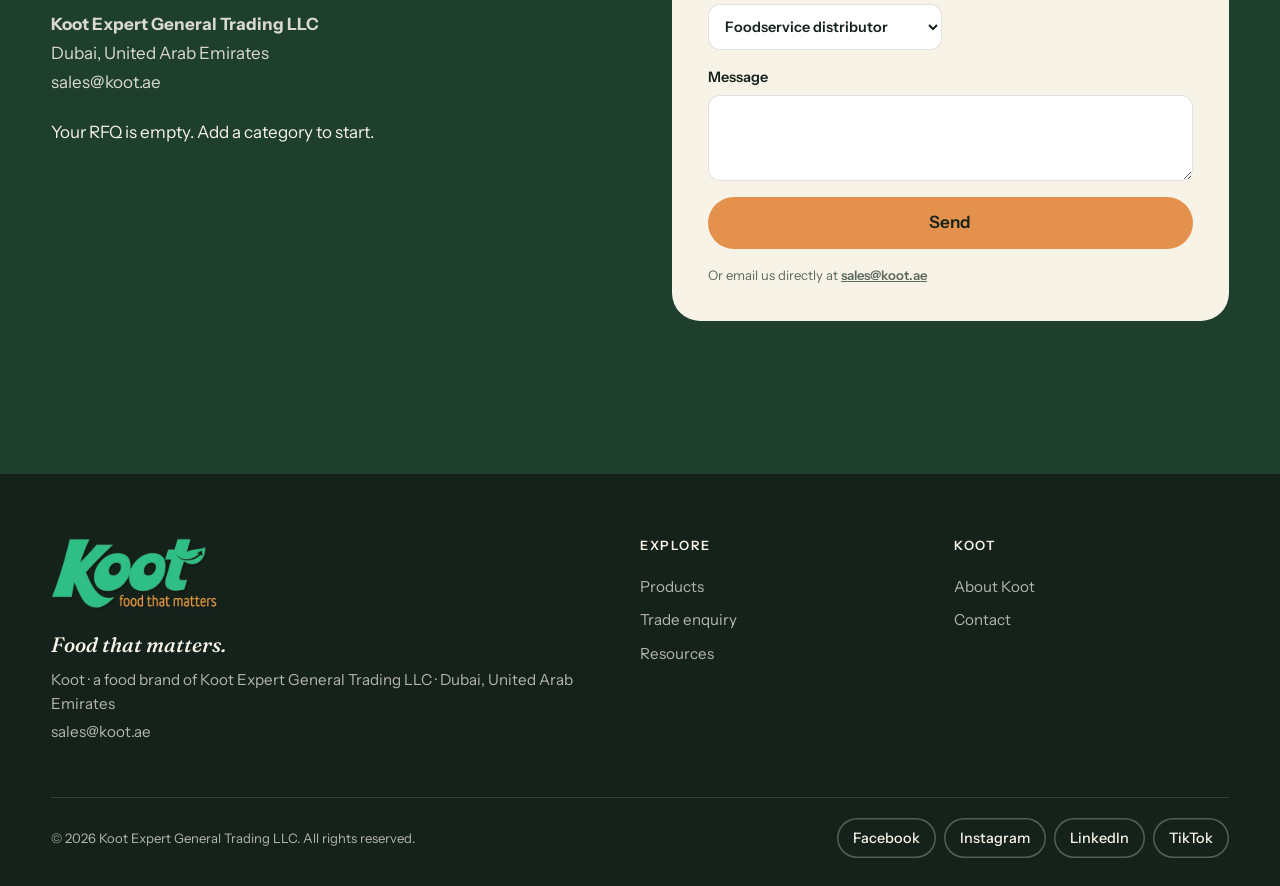
==== commit 455638ff: "Supply chain: drop "from Dubai" Co-Authored-By: Claude Opus 5.5 <noreply@anthropic.com>" ====
--- a/about.html
+++ b/about.html
@@ -29,7 +29,7 @@
     <div class="pillars">
       <article data-reveal><b>01</b><h3 data-ar="التوريد">Sourcing</h3><p data-ar="بطاطس وخضروات وفواكه ومأكولات بحرية نختارها من المصدر في مصر والهند وبلجيكا.">Potatoes, vegetables, fruit and seafood chosen at the source in Egypt, India and Belgium.</p></article>
       <article data-reveal="2"><b>02</b><h3 data-ar="التصنيع">Manufacturing</h3><p data-ar="تُقطّع وتُجمّد وتُعبّأ وفق مواصفات كوت، مع بطاطس مقلية بدرجات A وAB وB.">Cut, frozen and packed to the Koot specification, with fries graded A, AB and B.</p></article>
-      <article data-reveal="3"><b>03</b><h3 data-ar="سلسلة الإمداد">Supply chain</h3><p data-ar="تُحفظ الأصناف المجمدة عند −18 °م وتُورَّد من دبي بالكرتون أو المنصة أو الحاوية.">Frozen lines are kept at −18 °C and supplied from Dubai by the carton, pallet or container.</p></article>
+      <article data-reveal="3"><b>03</b><h3 data-ar="سلسلة الإمداد">Supply chain</h3><p data-ar="تُحفظ الأصناف المجمدة عند −18 °م وتُورَّد بالكرتون أو المنصة أو الحاوية.">Frozen lines are kept at −18 °C and supplied by the carton, pallet or container.</p></article>
     </div>
   </div>
 </section>
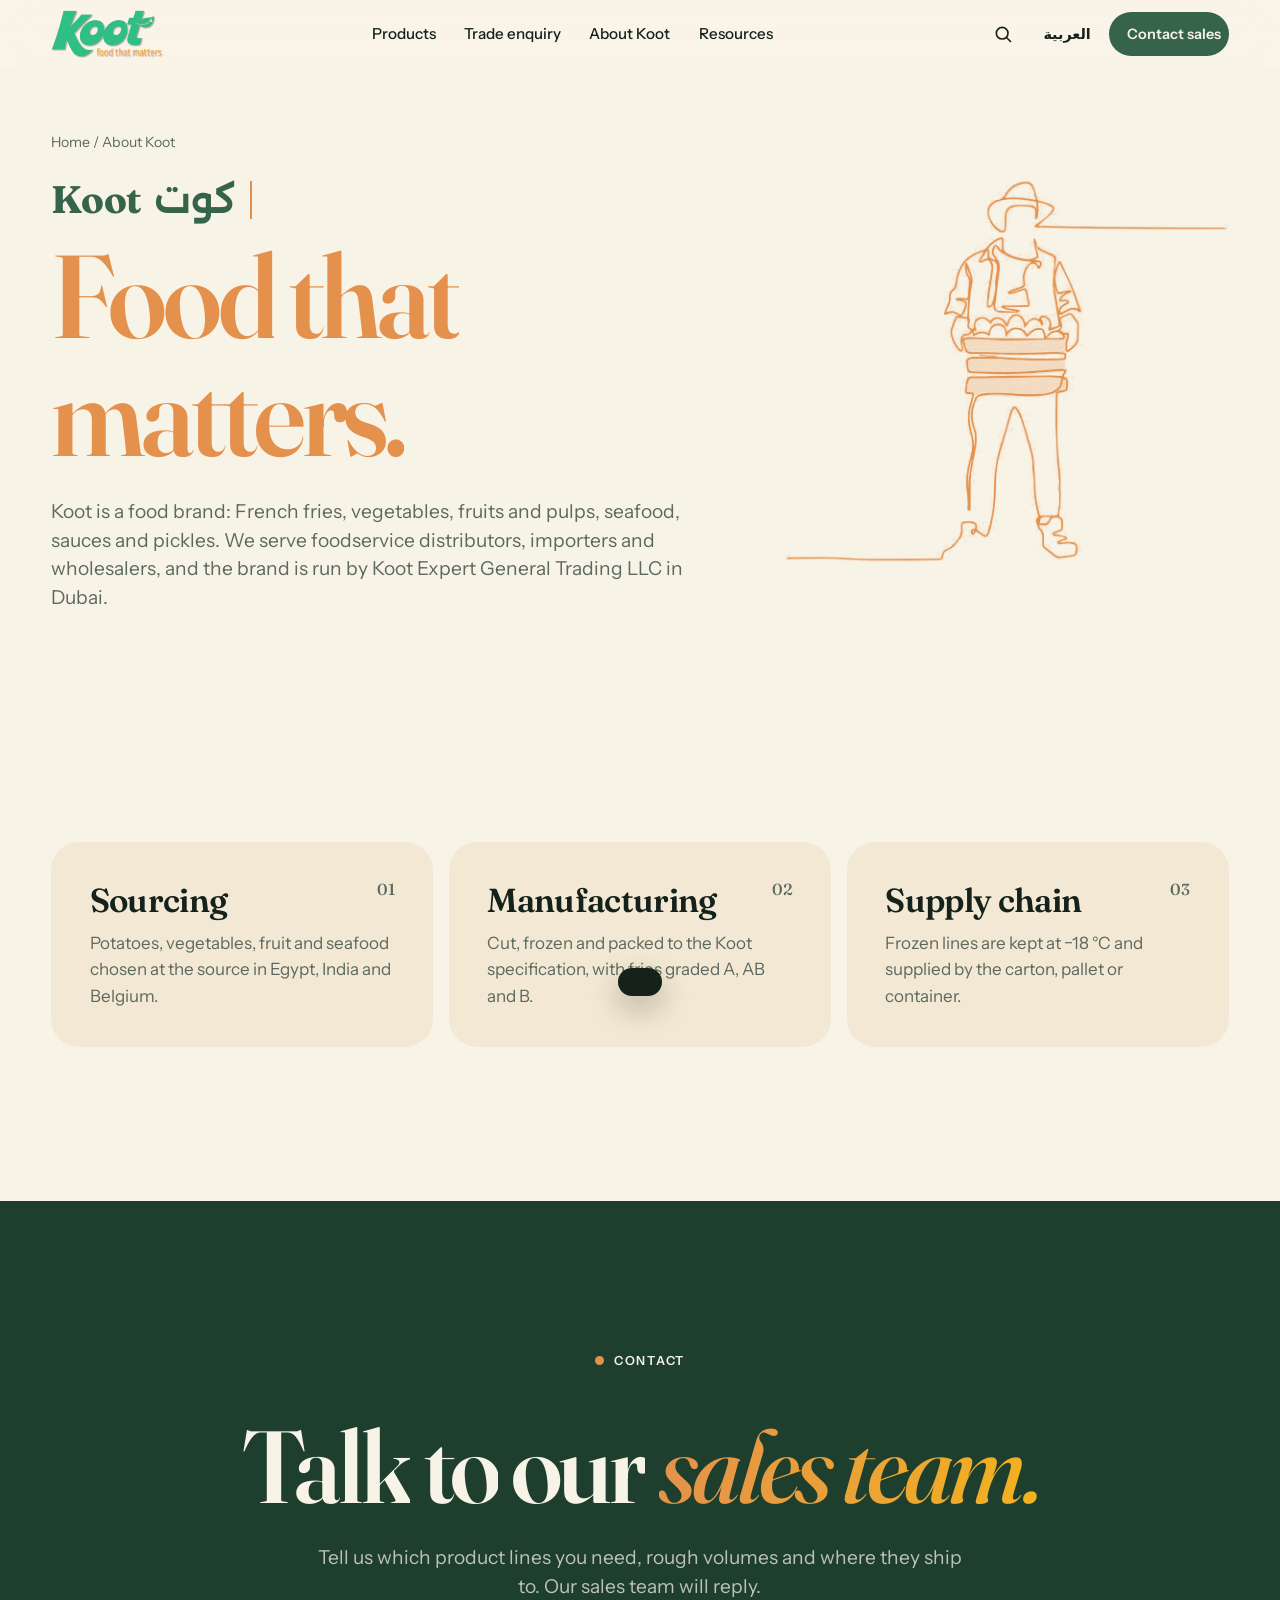
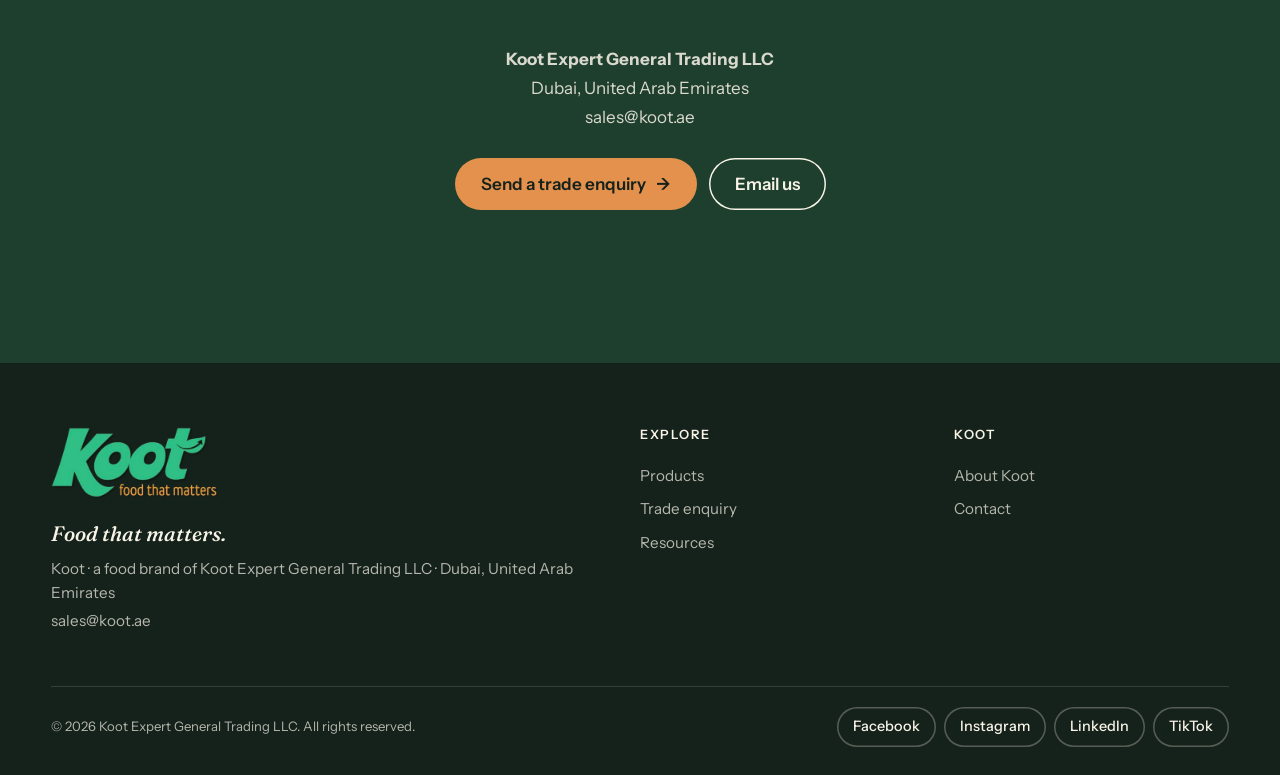
==== commit 027bf412: "Quick wins from a buyer walkthrough - About: replace the old order form ("Your RFQ is empty") with a" ====
--- a/about.html
+++ b/about.html
@@ -9,7 +9,7 @@
 <link rel="preconnect" href="https://fonts.gstatic.com" crossorigin>
 <link href="https://fonts.googleapis.com/css2?family=Alexandria:wght@400;600;700&family=Fraunces:ital,opsz,wght@0,9..144,400..800;1,9..144,400..600&family=IBM+Plex+Sans+Arabic:wght@400;500;600&family=Instrument+Sans:wght@400;500;600;700&display=swap" rel="stylesheet">
 <link rel="stylesheet" href="assets/koot.css">
-<link rel="icon" href="assets/img/favicon.svg" type="image/svg+xml">
+<link rel="icon" href="assets/img/favicon.png" type="image/png"><link rel="apple-touch-icon" href="assets/img/apple-touch-icon.png">
 </head>
 <body>
 <main id="main">
@@ -34,25 +34,15 @@
   </div>
 </section>
 <section class="sec sec--green" id="contact">
-  <div class="wrap contact-grid">
-    <div data-reveal>
-      <span class="eyebrow" data-ar="تواصل معنا">Contact</span>
-      <h2 data-ar="لنتحدث عن <em>طلبك.</em>">Let's talk about <em>your order.</em></h2>
-      <p class="lead" style="margin-top:20px" data-ar="أخبرنا بما تبحث عنه وسنعود إليك.">Tell us what you are looking for and we will come back to you.</p>
-      <p class="addr" style="margin-top:26px"><strong>Koot Expert General Trading LLC</strong><br><span data-ar="دبي، الإمارات العربية المتحدة">Dubai, United Arab Emirates</span><br><a href="mailto:sales@koot.ae">sales@koot.ae</a></p>
-      <p class="pill" style="margin-top:22px;display:inline-block" data-sel-summary></p>
+  <div class="wrap cta" data-reveal>
+    <span class="eyebrow" data-ar="تواصل معنا">Contact</span>
+    <h2 data-ar="تحدّث مع <em>فريق المبيعات.</em>">Talk to our <em>sales team.</em></h2>
+    <p class="lead" style="text-align:center" data-ar="أخبرنا بخطوط المنتجات التي تهمّك والكميات التقريبية ووجهة الشحن، وسيرد عليك فريق المبيعات.">Tell us which product lines you need, rough volumes and where they ship to. Our sales team will reply.</p>
+    <p class="addr" style="text-align:center;margin-top:18px"><strong>Koot Expert General Trading LLC</strong><br><span data-ar="دبي، الإمارات العربية المتحدة">Dubai, United Arab Emirates</span><br><a href="mailto:sales@koot.ae">sales@koot.ae</a></p>
+    <div class="btns" style="justify-content:center">
+      <a class="btn btn--orange" href="rfq.html"><span data-ar="أرسل استفساراً تجارياً">Send a trade enquiry</span> <span class="arr">→</span></a>
+      <a class="btn btn--ghost" href="mailto:sales@koot.ae" data-ar="راسلنا بالبريد">Email us</a>
     </div>
-    <form class="cform" data-reveal="2">
-      <label><span data-ar="الاسم">Name</span><input name="n" required autocomplete="name"></label>
-      <label><span data-ar="الشركة">Company</span><input name="c" autocomplete="organization"></label>
-      <label><span data-ar="البريد الإلكتروني">Email</span><input name="e" type="email" required autocomplete="email"></label>
-      <label><span data-ar="الدولة">Country</span><input name="co" autocomplete="country-name"></label>
-      <label><span data-ar="نوع نشاطك">Your business</span><select name="b"><option data-ar="موزّع خدمات الطعام">Foodservice distributor</option><option data-ar="مستورد / تاجر جملة">Importer / wholesaler</option></select></label>
-      <label class="wide"><span data-ar="رسالتك">Message</span><textarea name="m" rows="4"></textarea></label>
-      <button class="btn btn--orange wide" type="submit" data-ar="أرسل">Send</button>
-      <p class="form-msg wide" role="alert"></p>
-      <p class="form-note wide"><span data-ar="أو راسلنا مباشرة على">Or email us directly at</span> <a href="mailto:sales@koot.ae">sales@koot.ae</a></p>
-    </form>
   </div>
 </section>
 </main>
@@ -64,18 +54,7 @@
 <script>
 (function () {
   var K = KOOT;
-  document.querySelector('.cform').addEventListener('submit', function (e) {
-    e.preventDefault();
-    var f = e.target, ar = KOOT.lang === 'ar', btn = f.querySelector('[type=submit]'), msg = f.querySelector('.form-msg');
-    var items = JSON.parse(localStorage.getItem('koot-sel') || '[]').map(function (s) { var p = KOOT.products[s.id] || {}; return (p.en || s.id) + ' (' + s.id + '): ' + s.qty + ' ' + s.unit; });
-    btn.disabled = true; msg.textContent = ar ? 'جارٍ الإرسال…' : 'Sending…';
-    KOOT.send({ _subject: 'Koot website message from ' + (f.c.value || f.n.value), name: f.n.value, company: f.c.value, email: f.e.value, country: f.co.value, business: f.b.value, message: f.m.value, products: items.join('\n') }).then(function () {
-      f.innerHTML = '<div class="tray-done wide"><h3>' + (ar ? 'تم إرسال رسالتك.' : 'Your message is sent.') + '</h3><p>' + (ar ? 'سنرد عليك على ' : 'We will reply to ') + f.e.value.replace(/</g, '&lt;') + '.</p></div>';
-    }).catch(function () {
-      btn.disabled = false; msg.innerHTML = (ar ? 'تعذّر الإرسال من الموقع. راسلنا مباشرة على ' : 'We could not send this from the website. Please email us directly at ') + '<a href="mailto:sales@koot.ae">sales@koot.ae</a>.';
-    });
-  });
-  K.boot();
+    K.boot();
 })();
 </script>
 </body>
--- a/assets/koot.css
+++ b/assets/koot.css
@@ -961,3 +961,7 @@
 .enq-side a[href^=mailto]{font-weight:600;color:var(--green);text-decoration:underline}
 .enq-side .btn{justify-self:start}
 @media (max-width:860px){.enq{grid-template-columns:1fr}}
+
+/* pack fan (Products header): overlapping fan of solid packs on transparent cut-outs. Packs stay inside the card. */
+.chero-art{overflow:hidden}
+.fan img{mix-blend-mode:normal;filter:drop-shadow(0 14px 16px rgba(16,53,36,.18));bottom:6%}   /* cut-outs are transparent, so the shadow follows the pack */
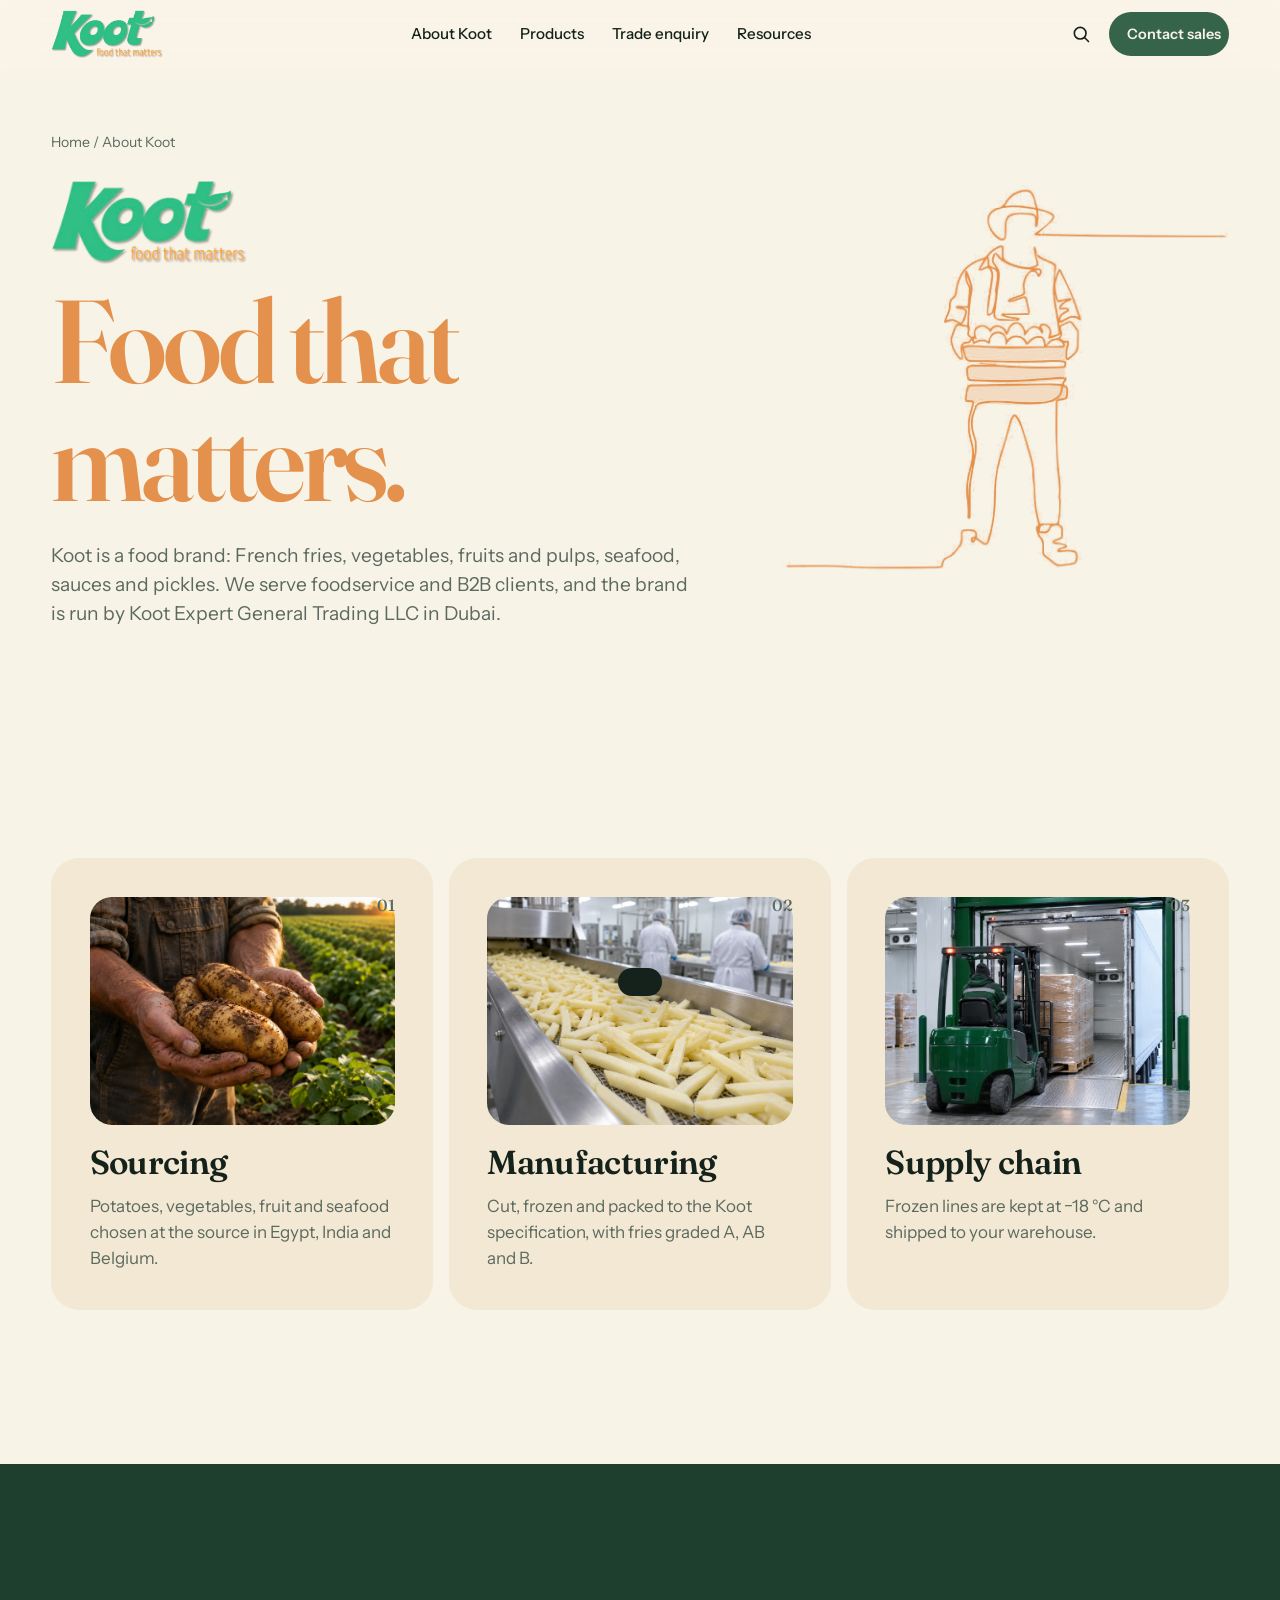
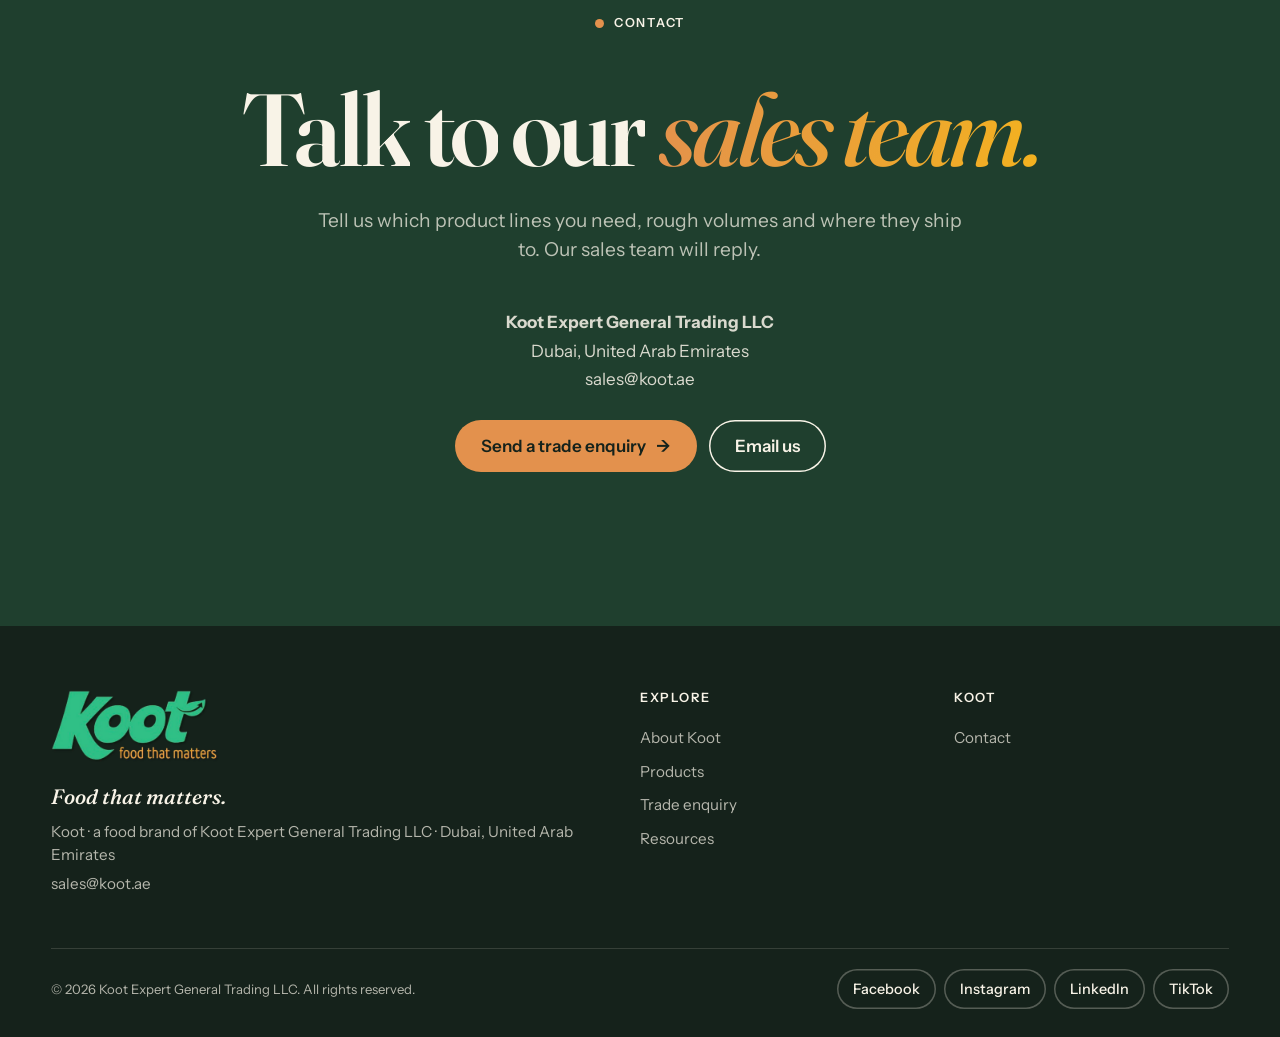
==== commit 96ad622a: "Owner edits: English only, About first, new spec sheet, zoomed-out photos - Remove Arabic and the Ko" ====
--- a/about.html
+++ b/about.html
@@ -4,10 +4,10 @@
 <meta charset="utf-8">
 <meta name="viewport" content="width=device-width,initial-scale=1">
 <title>About Koot · Koot</title>
-<meta name="description" content="Koot is a food brand: sourcing, manufacturing and supply chain for foodservice distributors, importers and wholesalers.">
+<meta name="description" content="Koot is a food brand: sourcing, manufacturing and supply chain for foodservice and B2B clients.">
 <link rel="preconnect" href="https://fonts.googleapis.com">
 <link rel="preconnect" href="https://fonts.gstatic.com" crossorigin>
-<link href="https://fonts.googleapis.com/css2?family=Alexandria:wght@400;600;700&family=Fraunces:ital,opsz,wght@0,9..144,400..800;1,9..144,400..600&family=IBM+Plex+Sans+Arabic:wght@400;500;600&family=Instrument+Sans:wght@400;500;600;700&display=swap" rel="stylesheet">
+<link href="https://fonts.googleapis.com/css2?family=Fraunces:ital,opsz,wght@0,9..144,400..800;1,9..144,400..600&family=Instrument+Sans:wght@400;500;600;700&display=swap" rel="stylesheet">
 <link rel="stylesheet" href="assets/koot.css">
 <link rel="icon" href="assets/img/favicon.png" type="image/png"><link rel="apple-touch-icon" href="assets/img/apple-touch-icon.png">
 </head>
@@ -17,9 +17,9 @@
   <div class="wrap about-grid">
     <div>
       <p class="crumbs"><a href="index.html" data-ar="الرئيسية">Home</a> / <span data-ar="عن كوت">About Koot</span></p>
-      <span class="brandmark"><b>Koot</b><i lang="ar" dir="rtl">كوت</i></span>
+      <img class="brandmark-logo" src="assets/img/koot-logo.webp" alt="Koot" width="168" height="72">
       <h1 style="color:var(--orange)" data-ar="طعام له معنى.">Food that matters.</h1>
-      <p class="lead" style="margin-top:24px" data-ar="كوت علامة أغذية: بطاطس مقلية وخضروات وفواكه ولبّ ومأكولات بحرية وصلصات ومخللات. نخدم موزّعي خدمات الطعام والمستوردين وتجار الجملة، وتُدار العلامة من كوت إكسبرت للتجارة العامة في دبي.">Koot is a food brand: French fries, vegetables, fruits and pulps, seafood, sauces and pickles. We serve foodservice distributors, importers and wholesalers, and the brand is run by Koot Expert General Trading LLC in Dubai.</p>
+      <p class="lead" style="margin-top:24px" data-ar="كوت علامة أغذية: بطاطس مقلية وخضروات وفواكه ولبّ ومأكولات بحرية وصلصات ومخللات. نخدم موزّعي خدمات الطعام والمستوردين وتجار الجملة، وتُدار العلامة من كوت إكسبرت للتجارة العامة في دبي.">Koot is a food brand: French fries, vegetables, fruits and pulps, seafood, sauces and pickles. We serve foodservice and B2B clients, and the brand is run by Koot Expert General Trading LLC in Dubai.</p>
     </div>
     <img class="farmer" src="assets/img/food/farmer-line.webp" alt="" loading="lazy">
   </div>
@@ -27,9 +27,9 @@
 <section class="sec" id="quality">
   <div class="wrap">
     <div class="pillars">
-      <article data-reveal><b>01</b><h3 data-ar="التوريد">Sourcing</h3><p data-ar="بطاطس وخضروات وفواكه ومأكولات بحرية نختارها من المصدر في مصر والهند وبلجيكا.">Potatoes, vegetables, fruit and seafood chosen at the source in Egypt, India and Belgium.</p></article>
-      <article data-reveal="2"><b>02</b><h3 data-ar="التصنيع">Manufacturing</h3><p data-ar="تُقطّع وتُجمّد وتُعبّأ وفق مواصفات كوت، مع بطاطس مقلية بدرجات A وAB وB.">Cut, frozen and packed to the Koot specification, with fries graded A, AB and B.</p></article>
-      <article data-reveal="3"><b>03</b><h3 data-ar="سلسلة الإمداد">Supply chain</h3><p data-ar="تُحفظ الأصناف المجمدة عند −18 °م وتُورَّد بالكرتون أو المنصة أو الحاوية.">Frozen lines are kept at −18 °C and supplied by the carton, pallet or container.</p></article>
+      <article data-reveal><img class="pillar-img" src="assets/img/about/sourcing.webp" alt="" loading="lazy" onerror="this.remove()"><b>01</b><h3 data-ar="التوريد">Sourcing</h3><p data-ar="بطاطس وخضروات وفواكه ومأكولات بحرية نختارها من المصدر في مصر والهند وبلجيكا.">Potatoes, vegetables, fruit and seafood chosen at the source in Egypt, India and Belgium.</p></article>
+      <article data-reveal="2"><img class="pillar-img" src="assets/img/about/manufacturing.webp" alt="" loading="lazy" onerror="this.remove()"><b>02</b><h3 data-ar="التصنيع">Manufacturing</h3><p data-ar="تُقطّع وتُجمّد وتُعبّأ وفق مواصفات كوت، مع بطاطس مقلية بدرجات A وAB وB.">Cut, frozen and packed to the Koot specification, with fries graded A, AB and B.</p></article>
+      <article data-reveal="3"><img class="pillar-img" src="assets/img/about/supply-chain.webp" alt="" loading="lazy" onerror="this.remove()"><b>03</b><h3 data-ar="سلسلة الإمداد">Supply chain</h3><p data-ar="تُحفظ الأصناف المجمدة عند −18 °م وتُورَّد بالكرتون أو المنصة أو الحاوية.">Frozen lines are kept at −18 °C and shipped to your warehouse.</p></article>
     </div>
   </div>
 </section>
--- a/assets/koot.css
+++ b/assets/koot.css
@@ -804,9 +804,12 @@
 .pillars b{position:absolute;inset-block-start:clamp(26px,3vw,42px);inset-inline-end:clamp(26px,3vw,42px);font:500 1rem/1 var(--display);color:var(--muted)}
 .pillars h3{font-size:clamp(1.6rem,2.6vw,2.2rem)}
 .pillars p{color:var(--muted)}
+.pillar-img{width:100%;aspect-ratio:4/3;object-fit:cover;border-radius:calc(var(--r) - 6px);margin-bottom:6px}
+.brandmark-logo{display:block;height:clamp(56px,7vw,84px);width:auto;margin-bottom:18px}
+.spec-cat{margin:18px 0 6px;font-size:1.1rem}
 .ot{display:grid;grid-template-columns:1.3fr 1fr;gap:clamp(20px,4vw,56px);align-items:stretch}
 .ot-img{position:relative;border-radius:var(--r);overflow:hidden;min-height:clamp(320px,42vw,560px);background:rgba(0,0,0,.2)}
-.ot-img img{position:absolute;inset:0;width:100%;height:100%;object-fit:cover;opacity:0;transition:opacity 1s var(--ease)}
+.ot-img img{position:absolute;inset:0;width:100%;height:100%;object-fit:contain;opacity:0;transition:opacity 1s var(--ease)}
 .ot-img img.on{opacity:1}
 .ot-side{display:grid;gap:18px;align-content:start}
 .ot-tabs{display:flex;flex-wrap:wrap;gap:8px}
@@ -965,3 +968,19 @@
 /* pack fan (Products header): overlapping fan of solid packs on transparent cut-outs. Packs stay inside the card. */
 .chero-art{overflow:hidden}
 .fan img{mix-blend-mode:normal;filter:drop-shadow(0 14px 16px rgba(16,53,36,.18));bottom:6%}   /* cut-outs are transparent, so the shadow follows the pack */
+.enq-copy{white-space:pre-wrap;font:13px/1.5 ui-monospace,monospace;background:rgba(16,53,36,.05);padding:14px;border-radius:10px;margin:10px 0 16px;text-align:start;direction:ltr}
+
+/* ---------- zoomed-out photos (owner request, Nov 2026) ---------- */
+.pcard-art{padding:clamp(22px,3vw,34px)}
+.pcard-art img{height:86%;max-height:86%}
+.pcard:hover .pcard-art img{transform:rotateX(var(--rx,0deg)) rotateY(var(--ry,0deg)) scale(1.02)}
+.pdp-photo img{padding:clamp(36px,6vw,80px)}
+.mq-card img{height:150px;padding:8px;box-sizing:border-box}
+.ot-thumbs img{padding:14px}
+.fan img{height:72%}
+.fan img:nth-child(1),.fan img:nth-child(3){height:60%}
+.fan img:only-child{height:80%}
+/* category photos on the homepage: the whole photo, smaller, framed on the green */
+.ot-img{background:rgba(0,0,0,.12)}
+.ot-img img{inset:8%;width:84%;height:84%;object-fit:contain}
+@media (max-width:860px){.pdp-photo img{padding:28px}}
